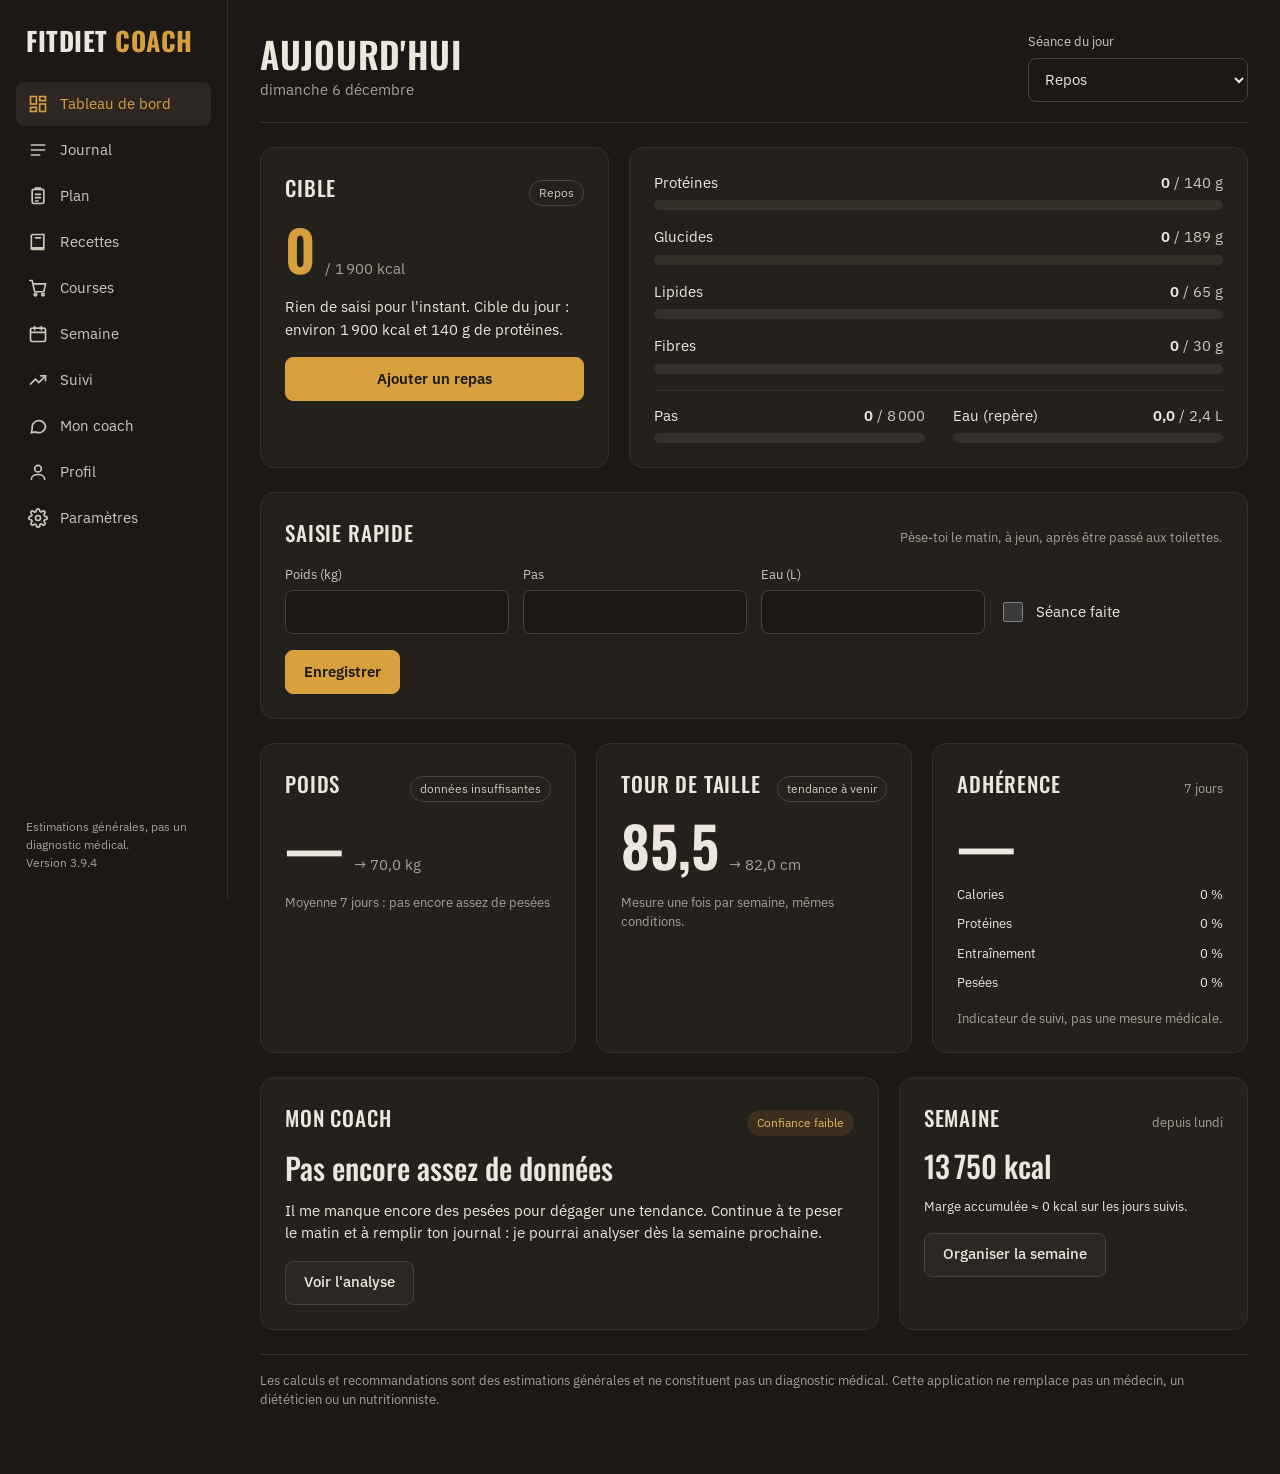
==== index.html @ 5bb8256c "Add files via upload" ====
<!doctype html>
<html lang="fr">
<head>
<meta charset="utf-8">
<meta name="viewport" content="width=device-width, initial-scale=1, viewport-fit=cover">
<title>FitDiet Coach</title>
<link rel="icon" href="data:image/svg+xml,%3Csvg xmlns='http://www.w3.org/2000/svg' viewBox='0 0 32 32'%3E%3Crect width='32' height='32' rx='7' fill='%231B1815'/%3E%3Cpath d='M9 22V10h10M9 16h7' stroke='%23D8A03D' stroke-width='3.2' fill='none' stroke-linecap='round'/%3E%3C/svg%3E">
<link rel="preconnect" href="https://fonts.googleapis.com">
<link rel="preconnect" href="https://fonts.gstatic.com" crossorigin>
<link href="https://fonts.googleapis.com/css2?family=Oswald:wght@500;600;700&family=IBM+Plex+Sans:wght@400;500;600&family=IBM+Plex+Mono:wght@400;500&display=swap" rel="stylesheet">
<link rel="stylesheet" href="css/style.css?v=3.9.4">
</head>
<body data-version="3.9.4">
<div class="app">
  <aside class="sidebar">
    <div class="brand">FitDiet <span>Coach</span></div>
    <nav class="nav" aria-label="Navigation principale">
      <a href="#/tableau"><svg viewBox="0 0 24 24" fill="none" stroke="currentColor" stroke-width="2" stroke-linecap="round" aria-hidden="true"><rect x="3" y="3" width="7" height="9"/><rect x="14" y="3" width="7" height="5"/><rect x="14" y="12" width="7" height="9"/><rect x="3" y="16" width="7" height="5"/></svg>Tableau de bord</a>
      <a href="#/journal"><svg viewBox="0 0 24 24" fill="none" stroke="currentColor" stroke-width="2" stroke-linecap="round" aria-hidden="true"><path d="M4 6h16M4 12h16M4 18h10"/></svg>Journal</a>
      <a href="#/plan"><svg viewBox="0 0 24 24" fill="none" stroke="currentColor" stroke-width="2" stroke-linecap="round" aria-hidden="true"><rect x="5" y="4" width="14" height="17" rx="2"/><path d="M9 4V2.5h6V4M9 10h6M9 14h6M9 18h3"/></svg>Plan</a>
      <a href="#/recettes"><svg viewBox="0 0 24 24" fill="none" stroke="currentColor" stroke-width="2" stroke-linecap="round" aria-hidden="true"><path d="M4 19V5a2 2 0 0 1 2-2h13v16H6a2 2 0 0 0-2 2zM4 19a2 2 0 0 0 2 2h13"/><path d="M9 7h6"/></svg>Recettes</a>
      <a href="#/courses"><svg viewBox="0 0 24 24" fill="none" stroke="currentColor" stroke-width="2" stroke-linecap="round" aria-hidden="true"><circle cx="9" cy="20" r="1.5"/><circle cx="18" cy="20" r="1.5"/><path d="M2 3h3l2.7 12.4a1.5 1.5 0 0 0 1.5 1.1h8.6a1.5 1.5 0 0 0 1.5-1.1L21 7H6"/></svg>Courses</a>
      <a href="#/semaine"><svg viewBox="0 0 24 24" fill="none" stroke="currentColor" stroke-width="2" stroke-linecap="round" aria-hidden="true"><rect x="3" y="5" width="18" height="16" rx="2"/><path d="M3 10h18M8 3v4M16 3v4"/></svg>Semaine</a>
      <a href="#/suivi"><svg viewBox="0 0 24 24" fill="none" stroke="currentColor" stroke-width="2" stroke-linecap="round" aria-hidden="true"><path d="M3 17l6-6 4 4 8-8"/><path d="M15 7h6v6"/></svg>Suivi</a>
      <a href="#/coach"><svg viewBox="0 0 24 24" fill="none" stroke="currentColor" stroke-width="2" stroke-linecap="round" aria-hidden="true"><path d="M21 12a8 8 0 0 1-11.6 7.1L4 20l1-4.6A8 8 0 1 1 21 12z"/></svg>Mon coach</a>
      <a href="#/profil"><svg viewBox="0 0 24 24" fill="none" stroke="currentColor" stroke-width="2" stroke-linecap="round" aria-hidden="true"><circle cx="12" cy="8" r="4"/><path d="M4 21c0-4 4-6 8-6s8 2 8 6"/></svg>Profil</a>
      <a href="#/parametres"><svg viewBox="0 0 24 24" fill="none" stroke="currentColor" stroke-width="2" stroke-linecap="round" aria-hidden="true"><circle cx="12" cy="12" r="3"/><path d="M19.4 15a1.7 1.7 0 0 0 .3 1.8l.1.1a2 2 0 1 1-2.8 2.8l-.1-.1a1.7 1.7 0 0 0-1.8-.3 1.7 1.7 0 0 0-1 1.5V21a2 2 0 1 1-4 0v-.1a1.7 1.7 0 0 0-1.1-1.5 1.7 1.7 0 0 0-1.8.3l-.1.1a2 2 0 1 1-2.8-2.8l.1-.1a1.7 1.7 0 0 0 .3-1.8 1.7 1.7 0 0 0-1.5-1H3a2 2 0 1 1 0-4h.1a1.7 1.7 0 0 0 1.5-1.1 1.7 1.7 0 0 0-.3-1.8l-.1-.1a2 2 0 1 1 2.8-2.8l.1.1a1.7 1.7 0 0 0 1.8.3H9a1.7 1.7 0 0 0 1-1.5V3a2 2 0 1 1 4 0v.1a1.7 1.7 0 0 0 1 1.5 1.7 1.7 0 0 0 1.8-.3l.1-.1a2 2 0 1 1 2.8 2.8l-.1.1a1.7 1.7 0 0 0-.3 1.8V9a1.7 1.7 0 0 0 1.5 1H21a2 2 0 1 1 0 4h-.1a1.7 1.7 0 0 0-1.5 1z"/></svg>Paramètres</a>
    </nav>
    <p class="disclaimer">Estimations générales, pas un diagnostic médical.<br>Version 3.9.4</p>
  </aside>
  <main class="main" id="view" tabindex="-1"></main>
</div>
<div class="toast" id="toast" role="status" aria-live="polite"></div>

<!-- Scripts classiques (pas de modules) : l'app fonctionne en ouvrant index.html directement -->
<script src="js/utils.js?v=3.9.4"></script>
<script src="data/foods.js?v=3.9.4"></script>
<script src="data/recipes.js?v=3.9.4"></script>
<script src="data/prices.js?v=3.9.4"></script>
<script src="data/ciqual.js?v=3.9.4"></script>
<script src="data/ciqual-links.js?v=3.9.4"></script>
<script src="js/storage.js?v=3.9.4"></script>
<script src="js/calculations.js?v=3.9.4"></script>
<script src="js/foods.js?v=3.9.4"></script>
<script src="js/nutrition.js?v=3.9.4"></script>
<script src="js/tracking.js?v=3.9.4"></script>
<script src="js/trends.js?v=3.9.4"></script>
<script src="js/adherence.js?v=3.9.4"></script>
<script src="js/coachEngine.js?v=3.9.4"></script>
<script src="js/decisionHistory.js?v=3.9.4"></script>
<script src="js/recipes.js?v=3.9.4"></script>
<script src="js/recipeArt.js?v=3.9.4"></script>
<script src="js/planner.js?v=3.9.4"></script>
<script src="js/shopping.js?v=3.9.4"></script>
<script src="js/ciqual.js?v=3.9.4"></script>
<script src="js/prices.js?v=3.9.4"></script>
<script src="js/scanner.js?v=3.9.4"></script>
<script src="js/photos.js?v=3.9.4"></script>
<script src="js/charts.js?v=3.9.4"></script>
<script src="js/api.js?v=3.9.4"></script>
<script src="js/app.js?v=3.9.4"></script>
</body>
</html>
---- css/style.css ----
/* ==========================================================================
   FitDiet Coach — feuille de style
   Palette FORGE : graphite, or, teal. Thème clair disponible dans les paramètres.
   ========================================================================== */

:root {
  --bg: #1B1815;
  --surface: #24201C;
  --surface-2: #2C2722;
  --line: #35302A;
  --line-strong: #4A433B;
  --text: #EDE6DC;
  --text-2: #CFC6BA;
  --muted: #A89F94;
  --accent: #D8A03D;
  --accent-ink: #1B1815;
  --accent-2: #6FC7B8;
  --fat: #C9B8A3;
  --ok: #6FC7B8;
  --warn: #E8B65A;
  --danger: #EE8A76;
  --warn-bg: #3A2F1E;
  --danger-bg: #3D2420;
  --radius: 14px;
  --radius-sm: 8px;
  --font-display: 'Oswald', 'Arial Narrow', sans-serif;
  --font-body: 'IBM Plex Sans', system-ui, -apple-system, 'Segoe UI', sans-serif;
  --font-mono: 'IBM Plex Mono', ui-monospace, monospace;
  color-scheme: dark;
}

:root[data-theme="clair"] {
  --bg: #EEEAE3;
  --surface: #FFFFFF;
  --surface-2: #F6F3EE;
  --line: #DDD5CA;
  --line-strong: #C4B9AB;
  --text: #1F1B17;
  --text-2: #3D362F;
  --muted: #6B6259;
  --accent: #A8731C;
  --accent-ink: #FFFFFF;
  --accent-2: #1F7A6D;
  --fat: #8A7558;
  --ok: #1F7A6D;
  --warn: #8F5E00;
  --danger: #B23B26;
  --warn-bg: #FBF0D9;
  --danger-bg: #FBE3DE;
  color-scheme: light;
}

* { box-sizing: border-box; }
html { -webkit-text-size-adjust: 100%; }
body {
  margin: 0;
  background: var(--bg);
  color: var(--text);
  font-family: var(--font-body);
  font-size: 15px;
  line-height: 1.5;
  font-variant-numeric: tabular-nums;
}
a { color: var(--accent); }
button, input, select, textarea { font: inherit; color: inherit; }
:focus-visible { outline: 2px solid var(--accent); outline-offset: 2px; }
@media (prefers-reduced-motion: reduce) { * { transition: none !important; animation: none !important; } }

/* ---------- Structure ---------- */
.app { display: flex; min-height: 100vh; }

.sidebar {
  width: 228px; flex-shrink: 0; position: sticky; top: 0; height: 100vh;
  padding: 28px 16px; border-right: 1px solid var(--line); background: var(--bg);
  display: flex; flex-direction: column; gap: 28px;
}
.brand { font-family: var(--font-display); font-weight: 700; font-size: 26px; letter-spacing: 0.02em; text-transform: uppercase; line-height: 1; padding: 0 10px; }
.brand span { color: var(--accent); }
.nav { display: flex; flex-direction: column; gap: 2px; }
.nav a {
  display: flex; align-items: center; gap: 12px; min-height: 44px; padding: 0 12px; border-radius: var(--radius-sm);
  color: var(--text-2); text-decoration: none; font-size: 15px;
}
.nav a svg { width: 20px; height: 20px; flex-shrink: 0; }
.nav a:hover { background: var(--surface); color: var(--text); }
.nav a[aria-current="page"] { background: var(--surface-2); color: var(--accent); }
.sidebar .disclaimer { margin-top: auto; font-size: 12px; color: var(--muted); padding: 0 10px; }

.main { flex: 1; min-width: 0; padding: 32px 32px 64px; }
.container { max-width: 1120px; margin: 0 auto; display: flex; flex-direction: column; gap: 24px; }

@media (max-width: 860px) {
  .sidebar {
    position: fixed; bottom: 0; top: auto; left: 0; right: 0; width: auto; height: auto; z-index: 20;
    padding: 6px 4px calc(6px + env(safe-area-inset-bottom, 0px)); border-right: 0; border-top: 1px solid var(--line);
    flex-direction: row; gap: 0; background: var(--surface);
  }
  .brand, .sidebar .disclaimer { display: none; }
  .nav { flex-direction: row; overflow-x: auto; width: 100%; gap: 0; scrollbar-width: none; }
  .nav a { flex-direction: column; gap: 2px; min-width: 72px; padding: 6px 4px; font-size: 11px; justify-content: center; text-align: center; }
  .main { padding: 20px 16px calc(96px + env(safe-area-inset-bottom, 0px)); }
}

/* ---------- Typographie ---------- */
h1, h2, h3 { margin: 0; font-family: var(--font-display); font-weight: 500; letter-spacing: 0.02em; }
h1 { font-size: 36px; font-weight: 600; text-transform: uppercase; line-height: 1.05; }
h2 { font-size: 21px; text-transform: uppercase; letter-spacing: 0.04em; }
h3 { font-size: 17px; }
p { margin: 0; }
.muted { color: var(--muted); }
.small { font-size: 13px; }
.big-num { font-family: var(--font-display); font-weight: 600; font-size: 56px; line-height: 0.95; }
.mid-num { font-family: var(--font-display); font-weight: 500; font-size: 30px; line-height: 1.05; }
.accent { color: var(--accent); }
.teal { color: var(--accent-2); }

.page-head { display: flex; flex-wrap: wrap; justify-content: space-between; align-items: flex-end; gap: 16px; padding-bottom: 20px; border-bottom: 1px solid var(--line); }
.page-head .sub { color: var(--muted); margin-top: 6px; }

/* ---------- Cartes et grilles ---------- */
.card { background: var(--surface); border: 1px solid var(--line); border-radius: var(--radius); padding: 24px; display: flex; flex-direction: column; gap: 16px; min-width: 0; }
.card.tight { padding: 18px; gap: 12px; }
.card.dashed { border-style: dashed; border-color: var(--line-strong); background: transparent; }
.card-head { display: flex; justify-content: space-between; align-items: baseline; gap: 12px; flex-wrap: wrap; }
.row { display: flex; flex-wrap: wrap; gap: 20px; }
.row > * { flex: 1 1 300px; }
.row > .wide { flex: 2 1 520px; }
.grid-2 { display: grid; grid-template-columns: repeat(2, minmax(0, 1fr)); gap: 16px 28px; }
@media (max-width: 640px) { .grid-2 { grid-template-columns: minmax(0, 1fr); } h1 { font-size: 28px; } .big-num { font-size: 44px; } }
.stack { display: flex; flex-direction: column; gap: 10px; }
.inline { display: flex; flex-wrap: wrap; gap: 10px; align-items: center; }
.between { display: flex; justify-content: space-between; align-items: baseline; gap: 12px; }
.divider { border-top: 1px solid var(--line); padding-top: 14px; }

/* ---------- Barres de progression ---------- */
.meter { display: flex; flex-direction: column; gap: 6px; }
.meter .between span:last-child { color: var(--text-2); }
.meter strong { color: var(--text); font-weight: 600; }
.track { height: 10px; background: var(--line); border-radius: 6px; overflow: hidden; position: relative; }
.fill { height: 100%; border-radius: 6px; background: var(--accent); transition: width .3s ease; }
.fill.p { background: var(--accent-2); }
.fill.l { background: var(--fat); }
.fill.over { background: var(--warn); }

/* ---------- Formulaires ---------- */
label { font-size: 13px; color: var(--text-2); display: flex; flex-direction: column; gap: 6px; }
input[type="text"], input[type="number"], input[type="date"], input[type="time"], input[type="search"], select, textarea {
  min-height: 44px; padding: 8px 12px; border-radius: var(--radius-sm); border: 1px solid var(--line-strong);
  background: var(--bg); color: var(--text); font-size: 15px; width: 100%;
}
textarea { min-height: 80px; resize: vertical; }
input[type="checkbox"], input[type="radio"] { width: 20px; height: 20px; accent-color: var(--accent); }
label.check { flex-direction: row; align-items: center; gap: 10px; min-height: 44px; font-size: 15px; color: var(--text); }
.form-grid { display: grid; grid-template-columns: repeat(auto-fill, minmax(180px, 1fr)); gap: 14px; }
fieldset { border: 1px solid var(--line); border-radius: var(--radius); padding: 18px; margin: 0; display: flex; flex-direction: column; gap: 14px; }
legend { font-family: var(--font-display); text-transform: uppercase; letter-spacing: 0.04em; padding: 0 8px; font-size: 16px; }

.btn {
  min-height: 44px; padding: 0 18px; border-radius: var(--radius-sm); border: 1px solid var(--line-strong);
  background: var(--surface-2); color: var(--text); cursor: pointer; display: inline-flex; align-items: center; justify-content: center; gap: 8px;
  font-weight: 500; text-decoration: none; white-space: nowrap;
}
.btn:hover { border-color: var(--accent); }
.btn.primary { background: var(--accent); border-color: var(--accent); color: var(--accent-ink); font-weight: 600; }
.btn.primary:hover { filter: brightness(1.08); }
.btn.ghost { background: transparent; }
.btn.danger { color: var(--danger); }
.btn.sm { min-height: 36px; padding: 0 12px; font-size: 14px; }
.btn:disabled { opacity: 0.45; cursor: not-allowed; }
.icon-btn { width: 44px; height: 44px; padding: 0; }
.seg { display: inline-flex; border: 1px solid var(--line-strong); border-radius: var(--radius-sm); overflow: hidden; }
.seg button { min-height: 40px; padding: 0 14px; background: transparent; border: 0; cursor: pointer; color: var(--text-2); }
.seg button[aria-pressed="true"] { background: var(--accent); color: var(--accent-ink); font-weight: 600; }

/* ---------- Badges, alertes ---------- */
.badge { display: inline-flex; align-items: center; gap: 6px; padding: 3px 9px; border-radius: 999px; font-size: 12px; border: 1px solid var(--line-strong); color: var(--text-2); white-space: nowrap; }
.badge.warn { background: var(--warn-bg); border-color: transparent; color: var(--warn); }
.badge.ok { color: var(--ok); border-color: var(--ok); }
.badge.danger { background: var(--danger-bg); color: var(--danger); border-color: transparent; }
.alert { padding: 14px 16px; border-radius: var(--radius-sm); background: var(--surface-2); border: 1px solid var(--line); font-size: 14px; }
.alert.warn { background: var(--warn-bg); border-color: transparent; color: var(--text); }
.alert.danger { background: var(--danger-bg); border-color: transparent; color: var(--text); }
.alert strong { display: block; margin-bottom: 2px; }

/* ---------- Journal ---------- */
.meal { display: flex; flex-direction: column; gap: 6px; }
.meal-head { display: flex; justify-content: space-between; align-items: baseline; gap: 10px; padding-bottom: 6px; border-bottom: 1px solid var(--line); }
.entry { display: grid; grid-template-columns: minmax(0, 1fr) 92px auto auto; gap: 10px; align-items: center; padding: 8px 0; border-bottom: 1px solid var(--line); }
.entry:last-child { border-bottom: 0; }
.entry .name { display: flex; flex-direction: column; min-width: 0; }
.entry .name span:first-child { overflow: hidden; text-overflow: ellipsis; }
.entry .vals { font-size: 13px; color: var(--text-2); text-align: right; white-space: nowrap; }
.entry input { min-height: 36px; padding: 4px 8px; }
@media (max-width: 640px) { .entry { grid-template-columns: minmax(0, 1fr) 80px; } .entry .vals { grid-column: 1; text-align: left; } }
.results { display: flex; flex-direction: column; border: 1px solid var(--line); border-radius: var(--radius-sm); overflow: hidden; }
.results button { text-align: left; background: transparent; border: 0; border-bottom: 1px solid var(--line); padding: 10px 14px; min-height: 44px; cursor: pointer; display: flex; justify-content: space-between; gap: 10px; }
.results button:last-child { border-bottom: 0; }
.results button:hover, .results button[aria-pressed="true"] { background: var(--surface-2); }
.tabs { display: flex; gap: 4px; flex-wrap: wrap; border-bottom: 1px solid var(--line); }
.tabs button { background: transparent; border: 0; border-bottom: 2px solid transparent; padding: 10px 12px; min-height: 44px; cursor: pointer; color: var(--text-2); }
.tabs button[aria-selected="true"] { color: var(--accent); border-bottom-color: var(--accent); }

/* ---------- Tableaux ---------- */
.table-wrap { overflow-x: auto; }
table { width: 100%; border-collapse: collapse; font-size: 14px; }
th, td { text-align: left; padding: 10px 8px; border-bottom: 1px solid var(--line); vertical-align: middle; }
th { color: var(--muted); font-weight: 500; font-size: 13px; }
td.num, th.num { text-align: right; }
td input, td select { min-height: 36px; padding: 4px 8px; }

/* ---------- Semaine ---------- */
.week { display: grid; grid-template-columns: repeat(7, minmax(0, 1fr)); gap: 10px; align-items: end; }
.week .day { display: flex; flex-direction: column; gap: 8px; align-items: stretch; text-align: center; }
.week .bar { border-radius: 6px 6px 2px 2px; background: var(--line-strong); margin: 0 auto; width: 100%; max-width: 64px; }
.week .day.today .bar { background: var(--accent); }
.week .day select { font-size: 12px; padding: 4px; }
@media (max-width: 640px) { .week { grid-template-columns: repeat(4, minmax(0, 1fr)); } }

/* ---------- Coach ---------- */
.decision { font-family: var(--font-display); font-size: 30px; font-weight: 500; line-height: 1.15; }
.kicker { font-size: 13px; color: var(--accent); font-weight: 600; }
.option { border: 1px solid var(--line-strong); border-radius: var(--radius-sm); padding: 16px; display: flex; flex-direction: column; gap: 8px; }
.option.recommended { border-color: var(--accent); }
details summary { cursor: pointer; min-height: 44px; display: flex; align-items: center; font-weight: 500; color: var(--accent); }
dl.kv { display: grid; grid-template-columns: max-content 1fr; gap: 6px 18px; margin: 0; font-size: 14px; }
dl.kv dt { color: var(--muted); }
dl.kv dd { margin: 0; }
.history-item { border-left: 2px solid var(--line-strong); padding: 4px 0 4px 16px; display: flex; flex-direction: column; gap: 4px; }

canvas.chart { width: 100%; height: 220px; display: block; }

/* ---------- Toast ---------- */
.toast {
  position: fixed; left: 50%; bottom: 28px; transform: translateX(-50%) translateY(20px); opacity: 0; pointer-events: none;
  background: var(--text); color: var(--bg); padding: 12px 18px; border-radius: var(--radius-sm); font-weight: 500; z-index: 50;
  transition: opacity .2s ease, transform .2s ease; max-width: calc(100vw - 32px);
}
.toast.show { opacity: 1; transform: translateX(-50%) translateY(0); }
@media (max-width: 860px) { .toast { bottom: calc(92px + env(safe-area-inset-bottom, 0px)); } }

.sr-only { position: absolute; width: 1px; height: 1px; overflow: hidden; clip: rect(0 0 0 0); white-space: nowrap; }
footer.legal { font-size: 13px; color: var(--muted); border-top: 1px solid var(--line); padding-top: 16px; }

/* ---------- Recettes, plan, courses (livraison 2) ---------- */
.cards { display: grid; grid-template-columns: repeat(auto-fill, minmax(260px, 1fr)); gap: 14px; }
.recipe-card { display: flex; gap: 14px; padding: 16px; border: 1px solid var(--line); border-radius: var(--radius-sm); background: var(--surface-2); }
.recipe-thumb { width: 104px; height: 78px; flex-shrink: 0; border-radius: var(--radius-sm); background: var(--line); overflow: hidden; }
.recipe-thumb svg, .recipe-photo svg { width: 100%; height: 100%; display: block; }
.recipe-photo { width: 100%; aspect-ratio: 4 / 3; max-height: 320px; border-radius: var(--radius-sm); overflow: hidden; }
.plan-meal { display: flex; flex-direction: column; gap: 6px; padding: 12px 0; border-top: 1px solid var(--line); }
.plan-meal details summary { min-height: 36px; }
.shop-item { border-bottom: 1px solid var(--line); padding: 4px 0; }
.shop-item:last-child { border-bottom: 0; }
.nav { overflow-y: auto; }

/* ---------- Scanner, photos (livraison 3) ---------- */
.scan-box { position: relative; width: 100%; max-width: 520px; aspect-ratio: 4 / 3; background: #000; border-radius: var(--radius-sm); overflow: hidden; }
.scan-box[hidden] { display: none; }
.scan-box video { width: 100%; height: 100%; object-fit: cover; display: block; }
.scan-line { position: absolute; left: 8%; right: 8%; top: 50%; height: 2px; background: var(--accent); box-shadow: 0 0 0 1px rgba(0,0,0,.4); }
.scan-box::after { content: ""; position: absolute; inset: 25% 6%; border: 2px solid rgba(255,255,255,.7); border-radius: 8px; pointer-events: none; }
.photo-grid { display: grid; grid-template-columns: repeat(auto-fill, minmax(180px, 1fr)); gap: 12px; }
.photo-grid figure { margin: 0; display: flex; flex-direction: column; gap: 6px; }
.photo-grid img { width: 100%; aspect-ratio: 3 / 4; object-fit: cover; border-radius: var(--radius-sm); background: var(--surface-2); }
.photo-grid figure.empty div { aspect-ratio: 3 / 4; border: 1px dashed var(--line-strong); border-radius: var(--radius-sm); display: flex; align-items: center; justify-content: center; text-align: center; padding: 12px; color: var(--muted); font-size: 13px; }
.photo-grid figcaption { font-size: 13px; color: var(--text-2); }

/* ---------- Photos de recettes ---------- */
.recipe-thumb.has-photo { background-size: cover; background-position: center; }
.recipe-photo img { width: 100%; max-height: 360px; object-fit: cover; border-radius: var(--radius-sm); display: block; }
.recipe-photo[hidden] { display: none; }

.chips { display: flex; flex-wrap: wrap; gap: 6px; }
.chip { min-height: 36px; padding: 0 12px; border-radius: 999px; border: 1px solid var(--line-strong); background: transparent; color: var(--text-2); cursor: pointer; }
.chip[aria-pressed="true"] { background: var(--accent); border-color: var(--accent); color: var(--accent-ink); }
.chip[aria-pressed="true"] .muted { color: var(--accent-ink); opacity: .75; }
.cat-title { margin-top: 10px; font-family: var(--font-display); text-transform: uppercase; letter-spacing: .04em; font-size: 16px; color: var(--accent); }

.cd-meal { display: flex; gap: 12px; align-items: flex-start; padding: 8px 0; }
.recipe-thumb.small-thumb { width: 72px; height: 54px; }

.jr-row { display: flex; gap: 12px; align-items: center; padding: 10px 0; border-bottom: 1px solid var(--line); flex-wrap: wrap; }
.jr-row:last-child { border-bottom: 0; }
@media (max-width: 640px) { .jr-row > .inline { width: 100%; justify-content: flex-start; } }

.entry-group { border-bottom: 1px solid var(--line); }
.group-row { display: flex; gap: 12px; align-items: center; padding: 10px 0; flex-wrap: wrap; }
.group-items { padding: 0 0 8px 16px; border-left: 2px solid var(--line-strong); margin: 0 0 8px 34px; }
.group-icon { display: flex; align-items: center; justify-content: center; font-size: 22px; color: var(--accent); }
@media (max-width: 640px) { .group-row > .inline { width: 100%; justify-content: flex-start; } .group-items { margin-left: 8px; } }
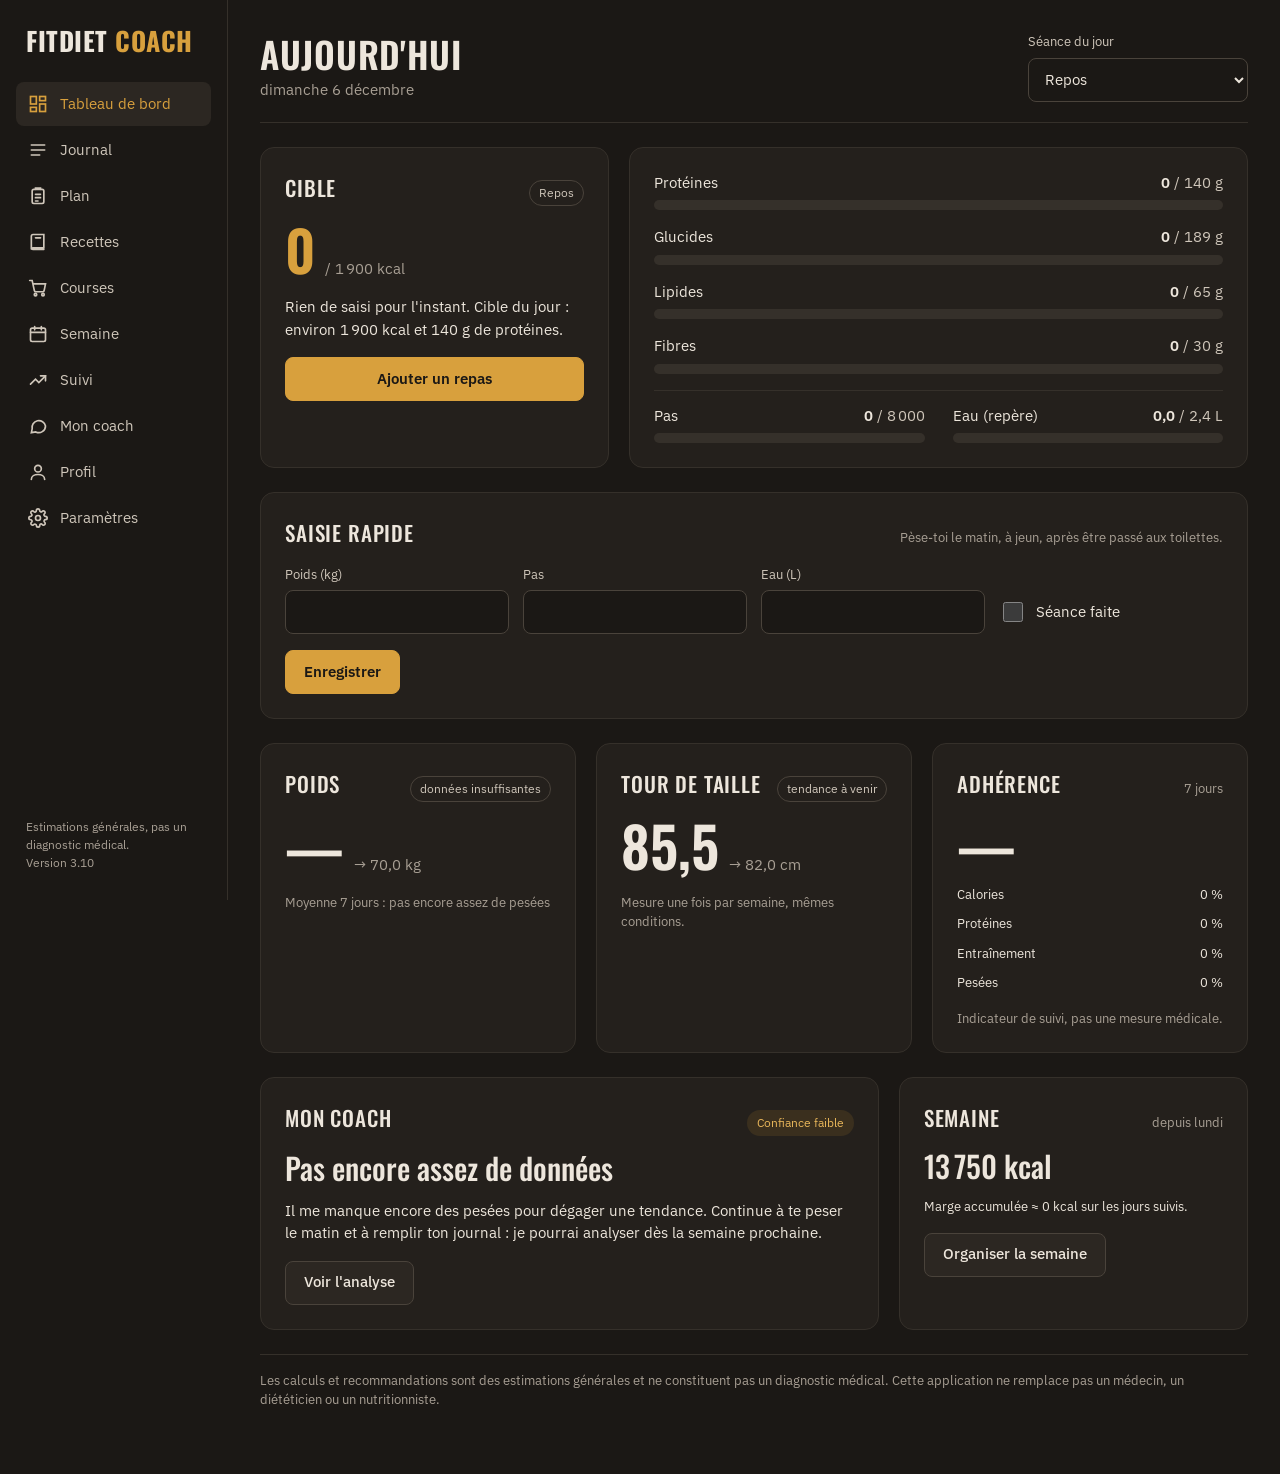
==== commit 0ec6d8cd: "Add files via upload" ====
--- a/index.html
+++ b/index.html
@@ -8,9 +8,9 @@
 <link rel="preconnect" href="https://fonts.googleapis.com">
 <link rel="preconnect" href="https://fonts.gstatic.com" crossorigin>
 <link href="https://fonts.googleapis.com/css2?family=Oswald:wght@500;600;700&family=IBM+Plex+Sans:wght@400;500;600&family=IBM+Plex+Mono:wght@400;500&display=swap" rel="stylesheet">
-<link rel="stylesheet" href="css/style.css?v=3.9.4">
+<link rel="stylesheet" href="css/style.css?v=3.10">
 </head>
-<body data-version="3.9.4">
+<body data-version="3.10">
 <div class="app">
   <aside class="sidebar">
     <div class="brand">FitDiet <span>Coach</span></div>
@@ -26,38 +26,38 @@
       <a href="#/profil"><svg viewBox="0 0 24 24" fill="none" stroke="currentColor" stroke-width="2" stroke-linecap="round" aria-hidden="true"><circle cx="12" cy="8" r="4"/><path d="M4 21c0-4 4-6 8-6s8 2 8 6"/></svg>Profil</a>
       <a href="#/parametres"><svg viewBox="0 0 24 24" fill="none" stroke="currentColor" stroke-width="2" stroke-linecap="round" aria-hidden="true"><circle cx="12" cy="12" r="3"/><path d="M19.4 15a1.7 1.7 0 0 0 .3 1.8l.1.1a2 2 0 1 1-2.8 2.8l-.1-.1a1.7 1.7 0 0 0-1.8-.3 1.7 1.7 0 0 0-1 1.5V21a2 2 0 1 1-4 0v-.1a1.7 1.7 0 0 0-1.1-1.5 1.7 1.7 0 0 0-1.8.3l-.1.1a2 2 0 1 1-2.8-2.8l.1-.1a1.7 1.7 0 0 0 .3-1.8 1.7 1.7 0 0 0-1.5-1H3a2 2 0 1 1 0-4h.1a1.7 1.7 0 0 0 1.5-1.1 1.7 1.7 0 0 0-.3-1.8l-.1-.1a2 2 0 1 1 2.8-2.8l.1.1a1.7 1.7 0 0 0 1.8.3H9a1.7 1.7 0 0 0 1-1.5V3a2 2 0 1 1 4 0v.1a1.7 1.7 0 0 0 1 1.5 1.7 1.7 0 0 0 1.8-.3l.1-.1a2 2 0 1 1 2.8 2.8l-.1.1a1.7 1.7 0 0 0-.3 1.8V9a1.7 1.7 0 0 0 1.5 1H21a2 2 0 1 1 0 4h-.1a1.7 1.7 0 0 0-1.5 1z"/></svg>Paramètres</a>
     </nav>
-    <p class="disclaimer">Estimations générales, pas un diagnostic médical.<br>Version 3.9.4</p>
+    <p class="disclaimer">Estimations générales, pas un diagnostic médical.<br>Version 3.10</p>
   </aside>
   <main class="main" id="view" tabindex="-1"></main>
 </div>
 <div class="toast" id="toast" role="status" aria-live="polite"></div>
 
 <!-- Scripts classiques (pas de modules) : l'app fonctionne en ouvrant index.html directement -->
-<script src="js/utils.js?v=3.9.4"></script>
-<script src="data/foods.js?v=3.9.4"></script>
-<script src="data/recipes.js?v=3.9.4"></script>
-<script src="data/prices.js?v=3.9.4"></script>
-<script src="data/ciqual.js?v=3.9.4"></script>
-<script src="data/ciqual-links.js?v=3.9.4"></script>
-<script src="js/storage.js?v=3.9.4"></script>
-<script src="js/calculations.js?v=3.9.4"></script>
-<script src="js/foods.js?v=3.9.4"></script>
-<script src="js/nutrition.js?v=3.9.4"></script>
-<script src="js/tracking.js?v=3.9.4"></script>
-<script src="js/trends.js?v=3.9.4"></script>
-<script src="js/adherence.js?v=3.9.4"></script>
-<script src="js/coachEngine.js?v=3.9.4"></script>
-<script src="js/decisionHistory.js?v=3.9.4"></script>
-<script src="js/recipes.js?v=3.9.4"></script>
-<script src="js/recipeArt.js?v=3.9.4"></script>
-<script src="js/planner.js?v=3.9.4"></script>
-<script src="js/shopping.js?v=3.9.4"></script>
-<script src="js/ciqual.js?v=3.9.4"></script>
-<script src="js/prices.js?v=3.9.4"></script>
-<script src="js/scanner.js?v=3.9.4"></script>
-<script src="js/photos.js?v=3.9.4"></script>
-<script src="js/charts.js?v=3.9.4"></script>
-<script src="js/api.js?v=3.9.4"></script>
-<script src="js/app.js?v=3.9.4"></script>
+<script src="js/utils.js?v=3.10"></script>
+<script src="data/foods.js?v=3.10"></script>
+<script src="data/recipes.js?v=3.10"></script>
+<script src="data/prices.js?v=3.10"></script>
+<script src="data/ciqual.js?v=3.10"></script>
+<script src="data/ciqual-links.js?v=3.10"></script>
+<script src="js/storage.js?v=3.10"></script>
+<script src="js/calculations.js?v=3.10"></script>
+<script src="js/foods.js?v=3.10"></script>
+<script src="js/nutrition.js?v=3.10"></script>
+<script src="js/tracking.js?v=3.10"></script>
+<script src="js/trends.js?v=3.10"></script>
+<script src="js/adherence.js?v=3.10"></script>
+<script src="js/coachEngine.js?v=3.10"></script>
+<script src="js/decisionHistory.js?v=3.10"></script>
+<script src="js/recipes.js?v=3.10"></script>
+<script src="js/recipeArt.js?v=3.10"></script>
+<script src="js/planner.js?v=3.10"></script>
+<script src="js/shopping.js?v=3.10"></script>
+<script src="js/ciqual.js?v=3.10"></script>
+<script src="js/prices.js?v=3.10"></script>
+<script src="js/scanner.js?v=3.10"></script>
+<script src="js/photos.js?v=3.10"></script>
+<script src="js/charts.js?v=3.10"></script>
+<script src="js/api.js?v=3.10"></script>
+<script src="js/app.js?v=3.10"></script>
 </body>
 </html>
--- a/css/style.css
+++ b/css/style.css
@@ -288,3 +288,7 @@
 .group-items { padding: 0 0 8px 16px; border-left: 2px solid var(--line-strong); margin: 0 0 8px 34px; }
 .group-icon { display: flex; align-items: center; justify-content: center; font-size: 22px; color: var(--accent); }
 @media (max-width: 640px) { .group-row > .inline { width: 100%; justify-content: flex-start; } .group-items { margin-left: 8px; } }
+
+.fav-btn { background: transparent; border: 0; cursor: pointer; font-size: 22px; line-height: 1; color: var(--muted); min-width: 36px; min-height: 36px; padding: 0; }
+.fav-btn[aria-pressed="true"] { color: var(--accent); }
+.fav-btn:hover { color: var(--accent); }
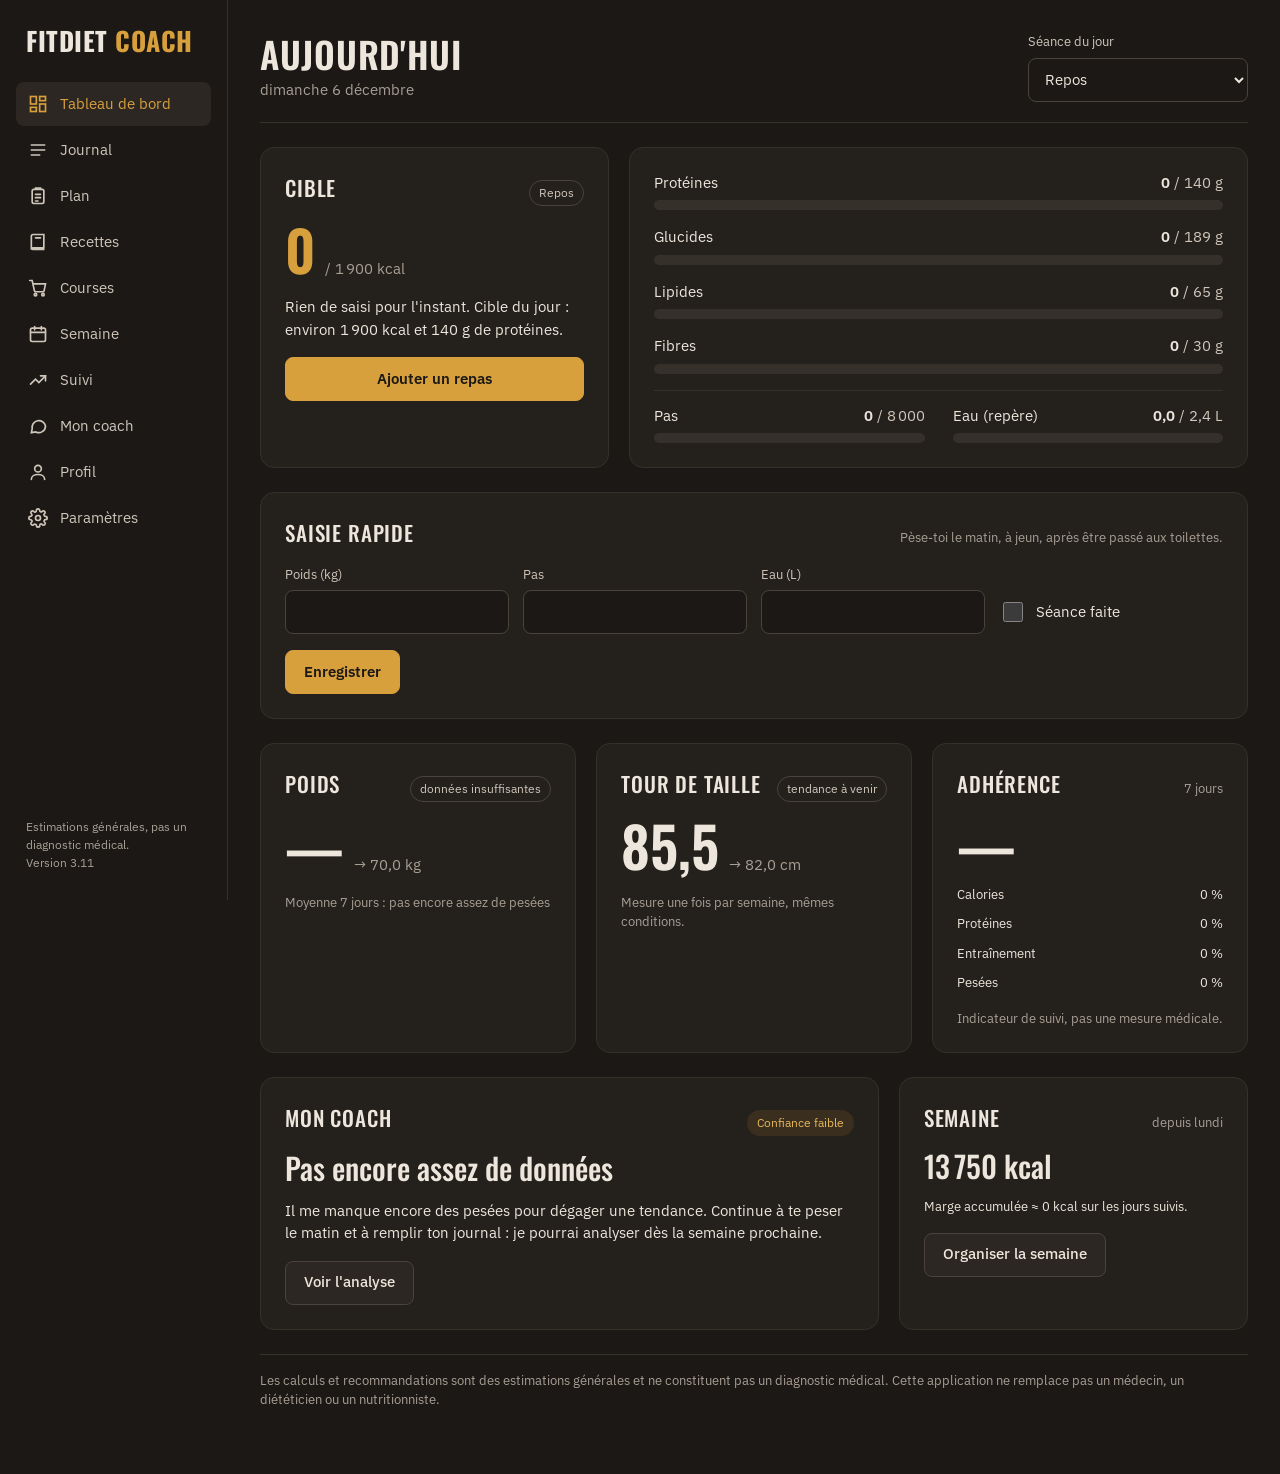
==== commit db10ab1b: "Add files via upload" ====
--- a/index.html
+++ b/index.html
@@ -8,9 +8,9 @@
 <link rel="preconnect" href="https://fonts.googleapis.com">
 <link rel="preconnect" href="https://fonts.gstatic.com" crossorigin>
 <link href="https://fonts.googleapis.com/css2?family=Oswald:wght@500;600;700&family=IBM+Plex+Sans:wght@400;500;600&family=IBM+Plex+Mono:wght@400;500&display=swap" rel="stylesheet">
-<link rel="stylesheet" href="css/style.css?v=3.10">
+<link rel="stylesheet" href="css/style.css?v=3.11">
 </head>
-<body data-version="3.10">
+<body data-version="3.11">
 <div class="app">
   <aside class="sidebar">
     <div class="brand">FitDiet <span>Coach</span></div>
@@ -26,38 +26,39 @@
       <a href="#/profil"><svg viewBox="0 0 24 24" fill="none" stroke="currentColor" stroke-width="2" stroke-linecap="round" aria-hidden="true"><circle cx="12" cy="8" r="4"/><path d="M4 21c0-4 4-6 8-6s8 2 8 6"/></svg>Profil</a>
       <a href="#/parametres"><svg viewBox="0 0 24 24" fill="none" stroke="currentColor" stroke-width="2" stroke-linecap="round" aria-hidden="true"><circle cx="12" cy="12" r="3"/><path d="M19.4 15a1.7 1.7 0 0 0 .3 1.8l.1.1a2 2 0 1 1-2.8 2.8l-.1-.1a1.7 1.7 0 0 0-1.8-.3 1.7 1.7 0 0 0-1 1.5V21a2 2 0 1 1-4 0v-.1a1.7 1.7 0 0 0-1.1-1.5 1.7 1.7 0 0 0-1.8.3l-.1.1a2 2 0 1 1-2.8-2.8l.1-.1a1.7 1.7 0 0 0 .3-1.8 1.7 1.7 0 0 0-1.5-1H3a2 2 0 1 1 0-4h.1a1.7 1.7 0 0 0 1.5-1.1 1.7 1.7 0 0 0-.3-1.8l-.1-.1a2 2 0 1 1 2.8-2.8l.1.1a1.7 1.7 0 0 0 1.8.3H9a1.7 1.7 0 0 0 1-1.5V3a2 2 0 1 1 4 0v.1a1.7 1.7 0 0 0 1 1.5 1.7 1.7 0 0 0 1.8-.3l.1-.1a2 2 0 1 1 2.8 2.8l-.1.1a1.7 1.7 0 0 0-.3 1.8V9a1.7 1.7 0 0 0 1.5 1H21a2 2 0 1 1 0 4h-.1a1.7 1.7 0 0 0-1.5 1z"/></svg>Paramètres</a>
     </nav>
-    <p class="disclaimer">Estimations générales, pas un diagnostic médical.<br>Version 3.10</p>
+    <p class="disclaimer">Estimations générales, pas un diagnostic médical.<br>Version 3.11</p>
   </aside>
   <main class="main" id="view" tabindex="-1"></main>
 </div>
 <div class="toast" id="toast" role="status" aria-live="polite"></div>
 
 <!-- Scripts classiques (pas de modules) : l'app fonctionne en ouvrant index.html directement -->
-<script src="js/utils.js?v=3.10"></script>
-<script src="data/foods.js?v=3.10"></script>
-<script src="data/recipes.js?v=3.10"></script>
-<script src="data/prices.js?v=3.10"></script>
-<script src="data/ciqual.js?v=3.10"></script>
-<script src="data/ciqual-links.js?v=3.10"></script>
-<script src="js/storage.js?v=3.10"></script>
-<script src="js/calculations.js?v=3.10"></script>
-<script src="js/foods.js?v=3.10"></script>
-<script src="js/nutrition.js?v=3.10"></script>
-<script src="js/tracking.js?v=3.10"></script>
-<script src="js/trends.js?v=3.10"></script>
-<script src="js/adherence.js?v=3.10"></script>
-<script src="js/coachEngine.js?v=3.10"></script>
-<script src="js/decisionHistory.js?v=3.10"></script>
-<script src="js/recipes.js?v=3.10"></script>
-<script src="js/recipeArt.js?v=3.10"></script>
-<script src="js/planner.js?v=3.10"></script>
-<script src="js/shopping.js?v=3.10"></script>
-<script src="js/ciqual.js?v=3.10"></script>
-<script src="js/prices.js?v=3.10"></script>
-<script src="js/scanner.js?v=3.10"></script>
-<script src="js/photos.js?v=3.10"></script>
-<script src="js/charts.js?v=3.10"></script>
-<script src="js/api.js?v=3.10"></script>
-<script src="js/app.js?v=3.10"></script>
+<script src="js/utils.js?v=3.11"></script>
+<script src="data/foods.js?v=3.11"></script>
+<script src="data/recipes.js?v=3.11"></script>
+<script src="data/prices.js?v=3.11"></script>
+<script src="data/ciqual.js?v=3.11"></script>
+<script src="data/ciqual-links.js?v=3.11"></script>
+<script src="js/storage.js?v=3.11"></script>
+<script src="js/calculations.js?v=3.11"></script>
+<script src="js/foods.js?v=3.11"></script>
+<script src="js/nutrition.js?v=3.11"></script>
+<script src="js/tracking.js?v=3.11"></script>
+<script src="js/trends.js?v=3.11"></script>
+<script src="js/adherence.js?v=3.11"></script>
+<script src="js/coachEngine.js?v=3.11"></script>
+<script src="js/decisionHistory.js?v=3.11"></script>
+<script src="js/recipes.js?v=3.11"></script>
+<script src="js/recipeArt.js?v=3.11"></script>
+<script src="js/planner.js?v=3.11"></script>
+<script src="js/shopping.js?v=3.11"></script>
+<script src="js/ciqual.js?v=3.11"></script>
+<script src="js/prices.js?v=3.11"></script>
+<script src="js/scanner.js?v=3.11"></script>
+<script src="js/photos.js?v=3.11"></script>
+<script src="js/sync.js?v=3.11"></script>
+<script src="js/charts.js?v=3.11"></script>
+<script src="js/api.js?v=3.11"></script>
+<script src="js/app.js?v=3.11"></script>
 </body>
 </html>
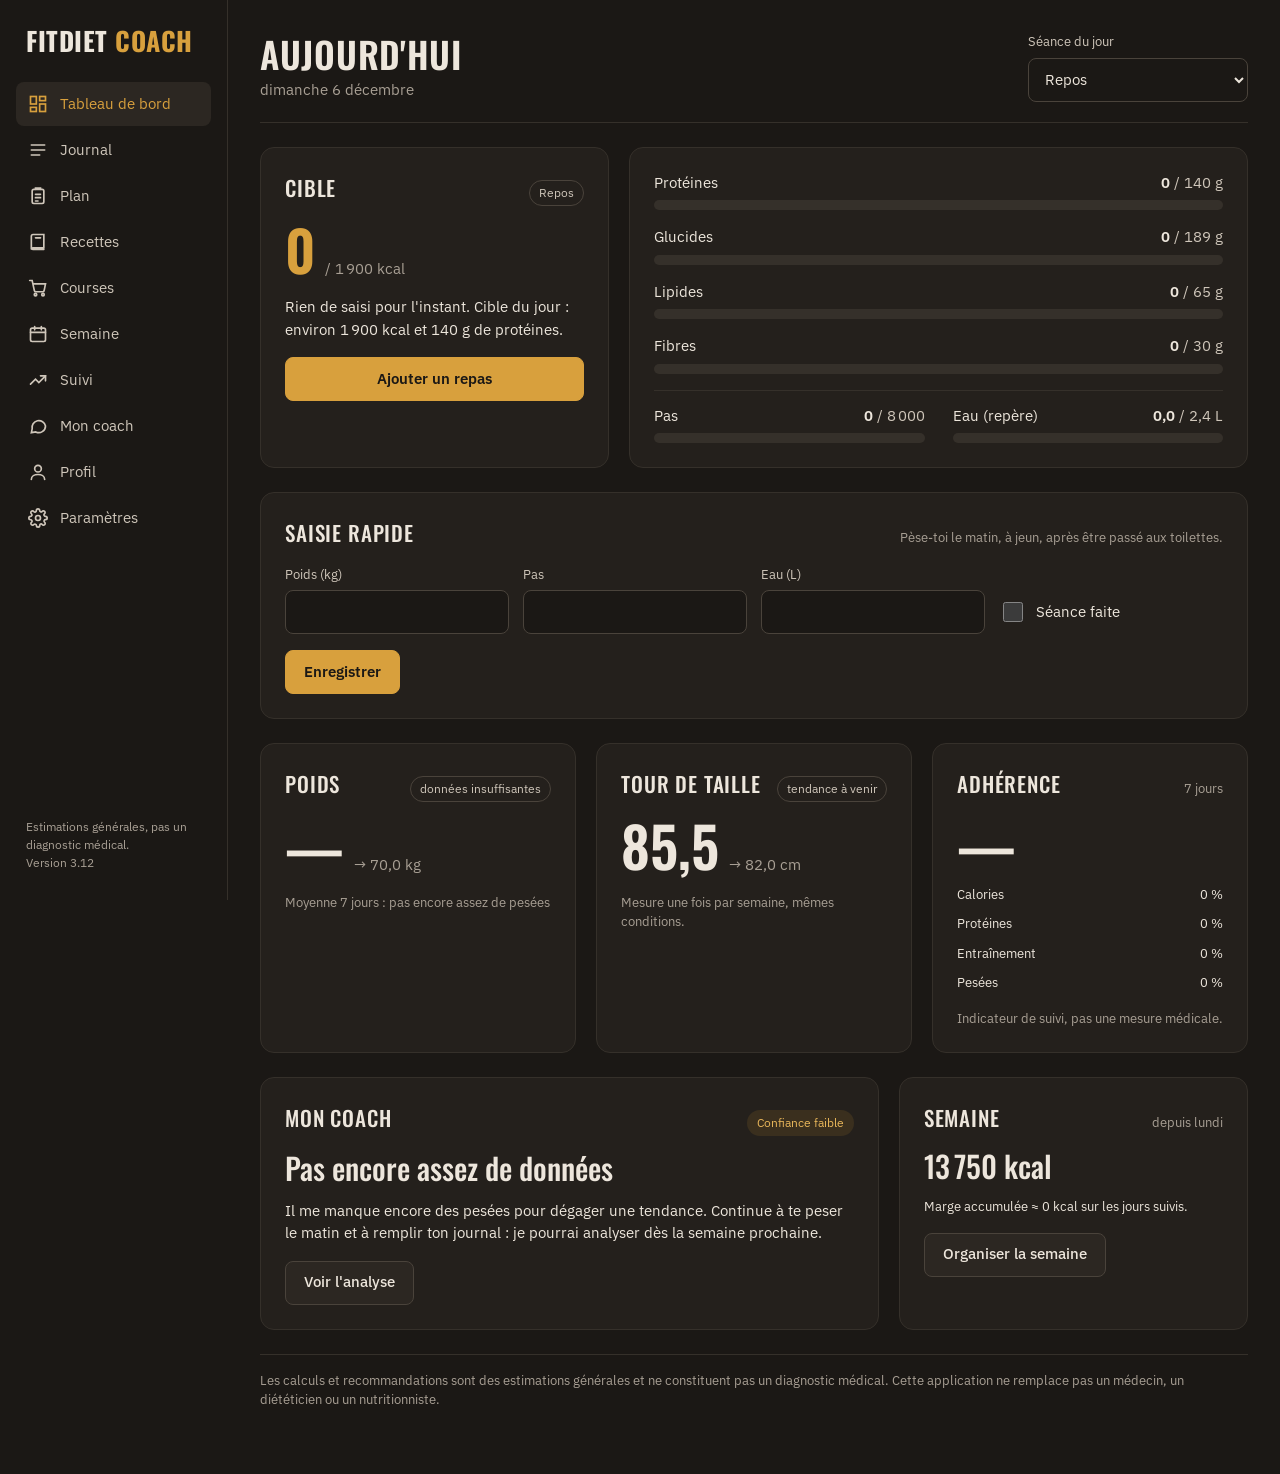
==== commit aa06305b: "Add files via upload" ====
--- a/index.html
+++ b/index.html
@@ -8,9 +8,9 @@
 <link rel="preconnect" href="https://fonts.googleapis.com">
 <link rel="preconnect" href="https://fonts.gstatic.com" crossorigin>
 <link href="https://fonts.googleapis.com/css2?family=Oswald:wght@500;600;700&family=IBM+Plex+Sans:wght@400;500;600&family=IBM+Plex+Mono:wght@400;500&display=swap" rel="stylesheet">
-<link rel="stylesheet" href="css/style.css?v=3.11">
+<link rel="stylesheet" href="css/style.css?v=3.12">
 </head>
-<body data-version="3.11">
+<body data-version="3.12">
 <div class="app">
   <aside class="sidebar">
     <div class="brand">FitDiet <span>Coach</span></div>
@@ -26,39 +26,39 @@
       <a href="#/profil"><svg viewBox="0 0 24 24" fill="none" stroke="currentColor" stroke-width="2" stroke-linecap="round" aria-hidden="true"><circle cx="12" cy="8" r="4"/><path d="M4 21c0-4 4-6 8-6s8 2 8 6"/></svg>Profil</a>
       <a href="#/parametres"><svg viewBox="0 0 24 24" fill="none" stroke="currentColor" stroke-width="2" stroke-linecap="round" aria-hidden="true"><circle cx="12" cy="12" r="3"/><path d="M19.4 15a1.7 1.7 0 0 0 .3 1.8l.1.1a2 2 0 1 1-2.8 2.8l-.1-.1a1.7 1.7 0 0 0-1.8-.3 1.7 1.7 0 0 0-1 1.5V21a2 2 0 1 1-4 0v-.1a1.7 1.7 0 0 0-1.1-1.5 1.7 1.7 0 0 0-1.8.3l-.1.1a2 2 0 1 1-2.8-2.8l.1-.1a1.7 1.7 0 0 0 .3-1.8 1.7 1.7 0 0 0-1.5-1H3a2 2 0 1 1 0-4h.1a1.7 1.7 0 0 0 1.5-1.1 1.7 1.7 0 0 0-.3-1.8l-.1-.1a2 2 0 1 1 2.8-2.8l.1.1a1.7 1.7 0 0 0 1.8.3H9a1.7 1.7 0 0 0 1-1.5V3a2 2 0 1 1 4 0v.1a1.7 1.7 0 0 0 1 1.5 1.7 1.7 0 0 0 1.8-.3l.1-.1a2 2 0 1 1 2.8 2.8l-.1.1a1.7 1.7 0 0 0-.3 1.8V9a1.7 1.7 0 0 0 1.5 1H21a2 2 0 1 1 0 4h-.1a1.7 1.7 0 0 0-1.5 1z"/></svg>Paramètres</a>
     </nav>
-    <p class="disclaimer">Estimations générales, pas un diagnostic médical.<br>Version 3.11</p>
+    <p class="disclaimer">Estimations générales, pas un diagnostic médical.<br>Version 3.12</p>
   </aside>
   <main class="main" id="view" tabindex="-1"></main>
 </div>
 <div class="toast" id="toast" role="status" aria-live="polite"></div>
 
 <!-- Scripts classiques (pas de modules) : l'app fonctionne en ouvrant index.html directement -->
-<script src="js/utils.js?v=3.11"></script>
-<script src="data/foods.js?v=3.11"></script>
-<script src="data/recipes.js?v=3.11"></script>
-<script src="data/prices.js?v=3.11"></script>
-<script src="data/ciqual.js?v=3.11"></script>
-<script src="data/ciqual-links.js?v=3.11"></script>
-<script src="js/storage.js?v=3.11"></script>
-<script src="js/calculations.js?v=3.11"></script>
-<script src="js/foods.js?v=3.11"></script>
-<script src="js/nutrition.js?v=3.11"></script>
-<script src="js/tracking.js?v=3.11"></script>
-<script src="js/trends.js?v=3.11"></script>
-<script src="js/adherence.js?v=3.11"></script>
-<script src="js/coachEngine.js?v=3.11"></script>
-<script src="js/decisionHistory.js?v=3.11"></script>
-<script src="js/recipes.js?v=3.11"></script>
-<script src="js/recipeArt.js?v=3.11"></script>
-<script src="js/planner.js?v=3.11"></script>
-<script src="js/shopping.js?v=3.11"></script>
-<script src="js/ciqual.js?v=3.11"></script>
-<script src="js/prices.js?v=3.11"></script>
-<script src="js/scanner.js?v=3.11"></script>
-<script src="js/photos.js?v=3.11"></script>
-<script src="js/sync.js?v=3.11"></script>
-<script src="js/charts.js?v=3.11"></script>
-<script src="js/api.js?v=3.11"></script>
-<script src="js/app.js?v=3.11"></script>
+<script src="js/utils.js?v=3.12"></script>
+<script src="data/foods.js?v=3.12"></script>
+<script src="data/recipes.js?v=3.12"></script>
+<script src="data/prices.js?v=3.12"></script>
+<script src="data/ciqual.js?v=3.12"></script>
+<script src="data/ciqual-links.js?v=3.12"></script>
+<script src="js/storage.js?v=3.12"></script>
+<script src="js/calculations.js?v=3.12"></script>
+<script src="js/foods.js?v=3.12"></script>
+<script src="js/nutrition.js?v=3.12"></script>
+<script src="js/tracking.js?v=3.12"></script>
+<script src="js/trends.js?v=3.12"></script>
+<script src="js/adherence.js?v=3.12"></script>
+<script src="js/coachEngine.js?v=3.12"></script>
+<script src="js/decisionHistory.js?v=3.12"></script>
+<script src="js/recipes.js?v=3.12"></script>
+<script src="js/recipeArt.js?v=3.12"></script>
+<script src="js/planner.js?v=3.12"></script>
+<script src="js/shopping.js?v=3.12"></script>
+<script src="js/ciqual.js?v=3.12"></script>
+<script src="js/prices.js?v=3.12"></script>
+<script src="js/scanner.js?v=3.12"></script>
+<script src="js/photos.js?v=3.12"></script>
+<script src="js/sync.js?v=3.12"></script>
+<script src="js/charts.js?v=3.12"></script>
+<script src="js/api.js?v=3.12"></script>
+<script src="js/app.js?v=3.12"></script>
 </body>
 </html>
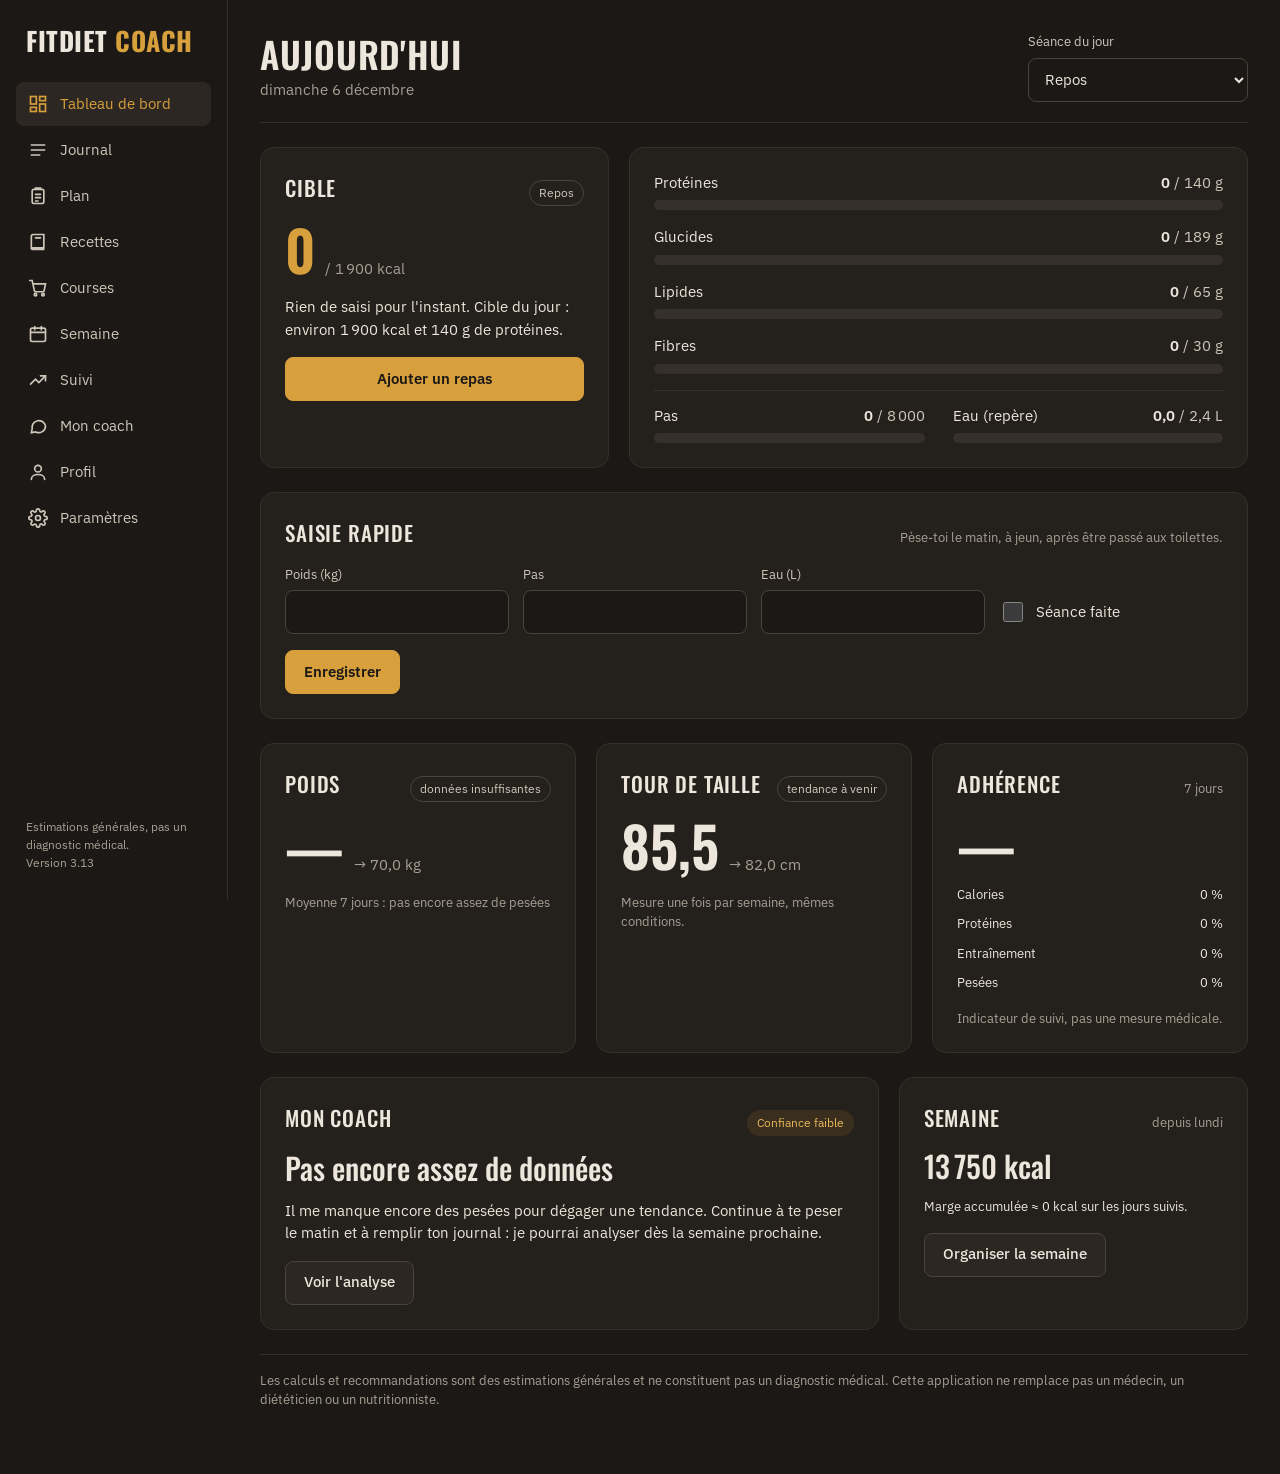
==== commit bf3d719d: "Add files via upload" ====
--- a/index.html
+++ b/index.html
@@ -8,9 +8,9 @@
 <link rel="preconnect" href="https://fonts.googleapis.com">
 <link rel="preconnect" href="https://fonts.gstatic.com" crossorigin>
 <link href="https://fonts.googleapis.com/css2?family=Oswald:wght@500;600;700&family=IBM+Plex+Sans:wght@400;500;600&family=IBM+Plex+Mono:wght@400;500&display=swap" rel="stylesheet">
-<link rel="stylesheet" href="css/style.css?v=3.12">
+<link rel="stylesheet" href="css/style.css?v=3.13">
 </head>
-<body data-version="3.12">
+<body data-version="3.13">
 <div class="app">
   <aside class="sidebar">
     <div class="brand">FitDiet <span>Coach</span></div>
@@ -26,39 +26,39 @@
       <a href="#/profil"><svg viewBox="0 0 24 24" fill="none" stroke="currentColor" stroke-width="2" stroke-linecap="round" aria-hidden="true"><circle cx="12" cy="8" r="4"/><path d="M4 21c0-4 4-6 8-6s8 2 8 6"/></svg>Profil</a>
       <a href="#/parametres"><svg viewBox="0 0 24 24" fill="none" stroke="currentColor" stroke-width="2" stroke-linecap="round" aria-hidden="true"><circle cx="12" cy="12" r="3"/><path d="M19.4 15a1.7 1.7 0 0 0 .3 1.8l.1.1a2 2 0 1 1-2.8 2.8l-.1-.1a1.7 1.7 0 0 0-1.8-.3 1.7 1.7 0 0 0-1 1.5V21a2 2 0 1 1-4 0v-.1a1.7 1.7 0 0 0-1.1-1.5 1.7 1.7 0 0 0-1.8.3l-.1.1a2 2 0 1 1-2.8-2.8l.1-.1a1.7 1.7 0 0 0 .3-1.8 1.7 1.7 0 0 0-1.5-1H3a2 2 0 1 1 0-4h.1a1.7 1.7 0 0 0 1.5-1.1 1.7 1.7 0 0 0-.3-1.8l-.1-.1a2 2 0 1 1 2.8-2.8l.1.1a1.7 1.7 0 0 0 1.8.3H9a1.7 1.7 0 0 0 1-1.5V3a2 2 0 1 1 4 0v.1a1.7 1.7 0 0 0 1 1.5 1.7 1.7 0 0 0 1.8-.3l.1-.1a2 2 0 1 1 2.8 2.8l-.1.1a1.7 1.7 0 0 0-.3 1.8V9a1.7 1.7 0 0 0 1.5 1H21a2 2 0 1 1 0 4h-.1a1.7 1.7 0 0 0-1.5 1z"/></svg>Paramètres</a>
     </nav>
-    <p class="disclaimer">Estimations générales, pas un diagnostic médical.<br>Version 3.12</p>
+    <p class="disclaimer">Estimations générales, pas un diagnostic médical.<br>Version 3.13</p>
   </aside>
   <main class="main" id="view" tabindex="-1"></main>
 </div>
 <div class="toast" id="toast" role="status" aria-live="polite"></div>
 
 <!-- Scripts classiques (pas de modules) : l'app fonctionne en ouvrant index.html directement -->
-<script src="js/utils.js?v=3.12"></script>
-<script src="data/foods.js?v=3.12"></script>
-<script src="data/recipes.js?v=3.12"></script>
-<script src="data/prices.js?v=3.12"></script>
-<script src="data/ciqual.js?v=3.12"></script>
-<script src="data/ciqual-links.js?v=3.12"></script>
-<script src="js/storage.js?v=3.12"></script>
-<script src="js/calculations.js?v=3.12"></script>
-<script src="js/foods.js?v=3.12"></script>
-<script src="js/nutrition.js?v=3.12"></script>
-<script src="js/tracking.js?v=3.12"></script>
-<script src="js/trends.js?v=3.12"></script>
-<script src="js/adherence.js?v=3.12"></script>
-<script src="js/coachEngine.js?v=3.12"></script>
-<script src="js/decisionHistory.js?v=3.12"></script>
-<script src="js/recipes.js?v=3.12"></script>
-<script src="js/recipeArt.js?v=3.12"></script>
-<script src="js/planner.js?v=3.12"></script>
-<script src="js/shopping.js?v=3.12"></script>
-<script src="js/ciqual.js?v=3.12"></script>
-<script src="js/prices.js?v=3.12"></script>
-<script src="js/scanner.js?v=3.12"></script>
-<script src="js/photos.js?v=3.12"></script>
-<script src="js/sync.js?v=3.12"></script>
-<script src="js/charts.js?v=3.12"></script>
-<script src="js/api.js?v=3.12"></script>
-<script src="js/app.js?v=3.12"></script>
+<script src="js/utils.js?v=3.13"></script>
+<script src="data/foods.js?v=3.13"></script>
+<script src="data/recipes.js?v=3.13"></script>
+<script src="data/prices.js?v=3.13"></script>
+<script src="data/ciqual.js?v=3.13"></script>
+<script src="data/ciqual-links.js?v=3.13"></script>
+<script src="js/storage.js?v=3.13"></script>
+<script src="js/calculations.js?v=3.13"></script>
+<script src="js/foods.js?v=3.13"></script>
+<script src="js/nutrition.js?v=3.13"></script>
+<script src="js/tracking.js?v=3.13"></script>
+<script src="js/trends.js?v=3.13"></script>
+<script src="js/adherence.js?v=3.13"></script>
+<script src="js/coachEngine.js?v=3.13"></script>
+<script src="js/decisionHistory.js?v=3.13"></script>
+<script src="js/recipes.js?v=3.13"></script>
+<script src="js/recipeArt.js?v=3.13"></script>
+<script src="js/planner.js?v=3.13"></script>
+<script src="js/shopping.js?v=3.13"></script>
+<script src="js/ciqual.js?v=3.13"></script>
+<script src="js/prices.js?v=3.13"></script>
+<script src="js/scanner.js?v=3.13"></script>
+<script src="js/photos.js?v=3.13"></script>
+<script src="js/sync.js?v=3.13"></script>
+<script src="js/charts.js?v=3.13"></script>
+<script src="js/api.js?v=3.13"></script>
+<script src="js/app.js?v=3.13"></script>
 </body>
 </html>
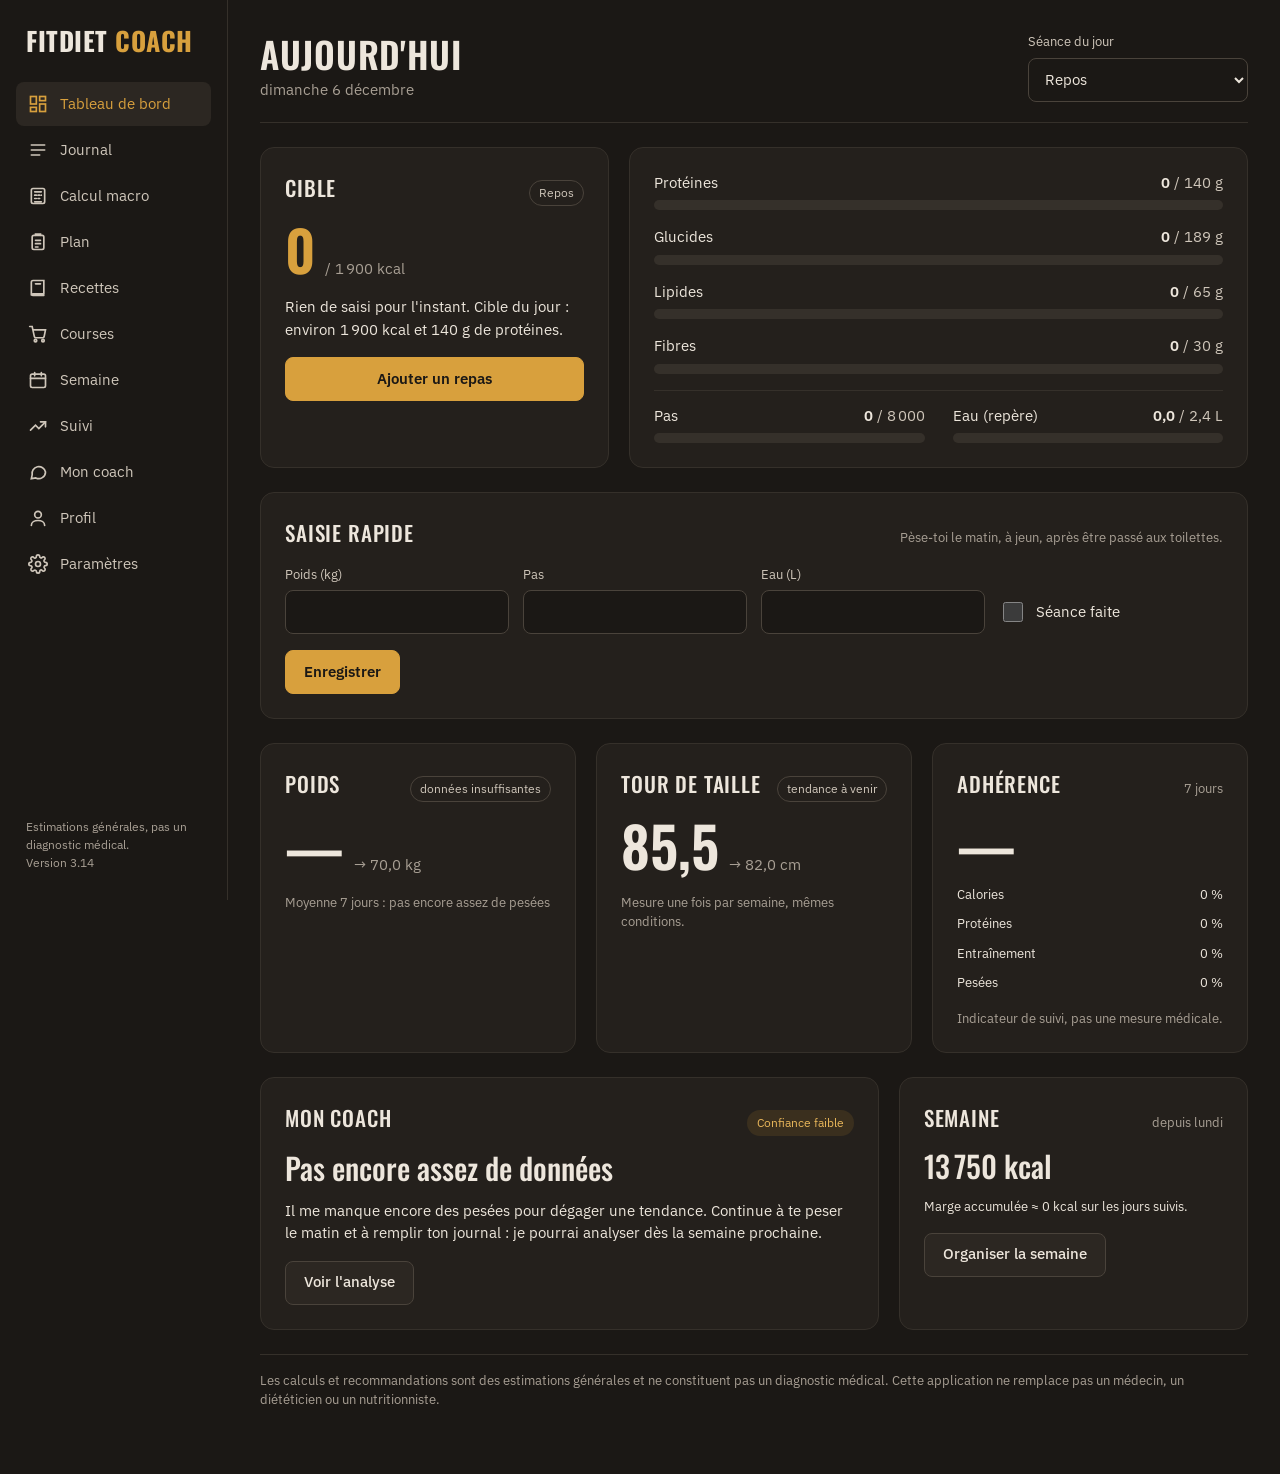
==== commit fdbc796c: "Add files via upload" ====
--- a/index.html
+++ b/index.html
@@ -8,15 +8,16 @@
 <link rel="preconnect" href="https://fonts.googleapis.com">
 <link rel="preconnect" href="https://fonts.gstatic.com" crossorigin>
 <link href="https://fonts.googleapis.com/css2?family=Oswald:wght@500;600;700&family=IBM+Plex+Sans:wght@400;500;600&family=IBM+Plex+Mono:wght@400;500&display=swap" rel="stylesheet">
-<link rel="stylesheet" href="css/style.css?v=3.13">
+<link rel="stylesheet" href="css/style.css?v=3.14">
 </head>
-<body data-version="3.13">
+<body data-version="3.14">
 <div class="app">
   <aside class="sidebar">
     <div class="brand">FitDiet <span>Coach</span></div>
     <nav class="nav" aria-label="Navigation principale">
       <a href="#/tableau"><svg viewBox="0 0 24 24" fill="none" stroke="currentColor" stroke-width="2" stroke-linecap="round" aria-hidden="true"><rect x="3" y="3" width="7" height="9"/><rect x="14" y="3" width="7" height="5"/><rect x="14" y="12" width="7" height="9"/><rect x="3" y="16" width="7" height="5"/></svg>Tableau de bord</a>
       <a href="#/journal"><svg viewBox="0 0 24 24" fill="none" stroke="currentColor" stroke-width="2" stroke-linecap="round" aria-hidden="true"><path d="M4 6h16M4 12h16M4 18h10"/></svg>Journal</a>
+      <a href="#/macros"><svg viewBox="0 0 24 24" fill="none" stroke="currentColor" stroke-width="2" stroke-linecap="round" aria-hidden="true"><rect x="4" y="3" width="16" height="18" rx="2"/><path d="M8 7h8M8 11h2M12 11h2M16 11h0M8 15h2M12 15h2M8 19h8"/></svg>Calcul macro</a>
       <a href="#/plan"><svg viewBox="0 0 24 24" fill="none" stroke="currentColor" stroke-width="2" stroke-linecap="round" aria-hidden="true"><rect x="5" y="4" width="14" height="17" rx="2"/><path d="M9 4V2.5h6V4M9 10h6M9 14h6M9 18h3"/></svg>Plan</a>
       <a href="#/recettes"><svg viewBox="0 0 24 24" fill="none" stroke="currentColor" stroke-width="2" stroke-linecap="round" aria-hidden="true"><path d="M4 19V5a2 2 0 0 1 2-2h13v16H6a2 2 0 0 0-2 2zM4 19a2 2 0 0 0 2 2h13"/><path d="M9 7h6"/></svg>Recettes</a>
       <a href="#/courses"><svg viewBox="0 0 24 24" fill="none" stroke="currentColor" stroke-width="2" stroke-linecap="round" aria-hidden="true"><circle cx="9" cy="20" r="1.5"/><circle cx="18" cy="20" r="1.5"/><path d="M2 3h3l2.7 12.4a1.5 1.5 0 0 0 1.5 1.1h8.6a1.5 1.5 0 0 0 1.5-1.1L21 7H6"/></svg>Courses</a>
@@ -26,39 +27,39 @@
       <a href="#/profil"><svg viewBox="0 0 24 24" fill="none" stroke="currentColor" stroke-width="2" stroke-linecap="round" aria-hidden="true"><circle cx="12" cy="8" r="4"/><path d="M4 21c0-4 4-6 8-6s8 2 8 6"/></svg>Profil</a>
       <a href="#/parametres"><svg viewBox="0 0 24 24" fill="none" stroke="currentColor" stroke-width="2" stroke-linecap="round" aria-hidden="true"><circle cx="12" cy="12" r="3"/><path d="M19.4 15a1.7 1.7 0 0 0 .3 1.8l.1.1a2 2 0 1 1-2.8 2.8l-.1-.1a1.7 1.7 0 0 0-1.8-.3 1.7 1.7 0 0 0-1 1.5V21a2 2 0 1 1-4 0v-.1a1.7 1.7 0 0 0-1.1-1.5 1.7 1.7 0 0 0-1.8.3l-.1.1a2 2 0 1 1-2.8-2.8l.1-.1a1.7 1.7 0 0 0 .3-1.8 1.7 1.7 0 0 0-1.5-1H3a2 2 0 1 1 0-4h.1a1.7 1.7 0 0 0 1.5-1.1 1.7 1.7 0 0 0-.3-1.8l-.1-.1a2 2 0 1 1 2.8-2.8l.1.1a1.7 1.7 0 0 0 1.8.3H9a1.7 1.7 0 0 0 1-1.5V3a2 2 0 1 1 4 0v.1a1.7 1.7 0 0 0 1 1.5 1.7 1.7 0 0 0 1.8-.3l.1-.1a2 2 0 1 1 2.8 2.8l-.1.1a1.7 1.7 0 0 0-.3 1.8V9a1.7 1.7 0 0 0 1.5 1H21a2 2 0 1 1 0 4h-.1a1.7 1.7 0 0 0-1.5 1z"/></svg>Paramètres</a>
     </nav>
-    <p class="disclaimer">Estimations générales, pas un diagnostic médical.<br>Version 3.13</p>
+    <p class="disclaimer">Estimations générales, pas un diagnostic médical.<br>Version 3.14</p>
   </aside>
   <main class="main" id="view" tabindex="-1"></main>
 </div>
 <div class="toast" id="toast" role="status" aria-live="polite"></div>
 
 <!-- Scripts classiques (pas de modules) : l'app fonctionne en ouvrant index.html directement -->
-<script src="js/utils.js?v=3.13"></script>
-<script src="data/foods.js?v=3.13"></script>
-<script src="data/recipes.js?v=3.13"></script>
-<script src="data/prices.js?v=3.13"></script>
-<script src="data/ciqual.js?v=3.13"></script>
-<script src="data/ciqual-links.js?v=3.13"></script>
-<script src="js/storage.js?v=3.13"></script>
-<script src="js/calculations.js?v=3.13"></script>
-<script src="js/foods.js?v=3.13"></script>
-<script src="js/nutrition.js?v=3.13"></script>
-<script src="js/tracking.js?v=3.13"></script>
-<script src="js/trends.js?v=3.13"></script>
-<script src="js/adherence.js?v=3.13"></script>
-<script src="js/coachEngine.js?v=3.13"></script>
-<script src="js/decisionHistory.js?v=3.13"></script>
-<script src="js/recipes.js?v=3.13"></script>
-<script src="js/recipeArt.js?v=3.13"></script>
-<script src="js/planner.js?v=3.13"></script>
-<script src="js/shopping.js?v=3.13"></script>
-<script src="js/ciqual.js?v=3.13"></script>
-<script src="js/prices.js?v=3.13"></script>
-<script src="js/scanner.js?v=3.13"></script>
-<script src="js/photos.js?v=3.13"></script>
-<script src="js/sync.js?v=3.13"></script>
-<script src="js/charts.js?v=3.13"></script>
-<script src="js/api.js?v=3.13"></script>
-<script src="js/app.js?v=3.13"></script>
+<script src="js/utils.js?v=3.14"></script>
+<script src="data/foods.js?v=3.14"></script>
+<script src="data/recipes.js?v=3.14"></script>
+<script src="data/prices.js?v=3.14"></script>
+<script src="data/ciqual.js?v=3.14"></script>
+<script src="data/ciqual-links.js?v=3.14"></script>
+<script src="js/storage.js?v=3.14"></script>
+<script src="js/calculations.js?v=3.14"></script>
+<script src="js/foods.js?v=3.14"></script>
+<script src="js/nutrition.js?v=3.14"></script>
+<script src="js/tracking.js?v=3.14"></script>
+<script src="js/trends.js?v=3.14"></script>
+<script src="js/adherence.js?v=3.14"></script>
+<script src="js/coachEngine.js?v=3.14"></script>
+<script src="js/decisionHistory.js?v=3.14"></script>
+<script src="js/recipes.js?v=3.14"></script>
+<script src="js/recipeArt.js?v=3.14"></script>
+<script src="js/planner.js?v=3.14"></script>
+<script src="js/shopping.js?v=3.14"></script>
+<script src="js/ciqual.js?v=3.14"></script>
+<script src="js/prices.js?v=3.14"></script>
+<script src="js/scanner.js?v=3.14"></script>
+<script src="js/photos.js?v=3.14"></script>
+<script src="js/sync.js?v=3.14"></script>
+<script src="js/charts.js?v=3.14"></script>
+<script src="js/api.js?v=3.14"></script>
+<script src="js/app.js?v=3.14"></script>
 </body>
 </html>
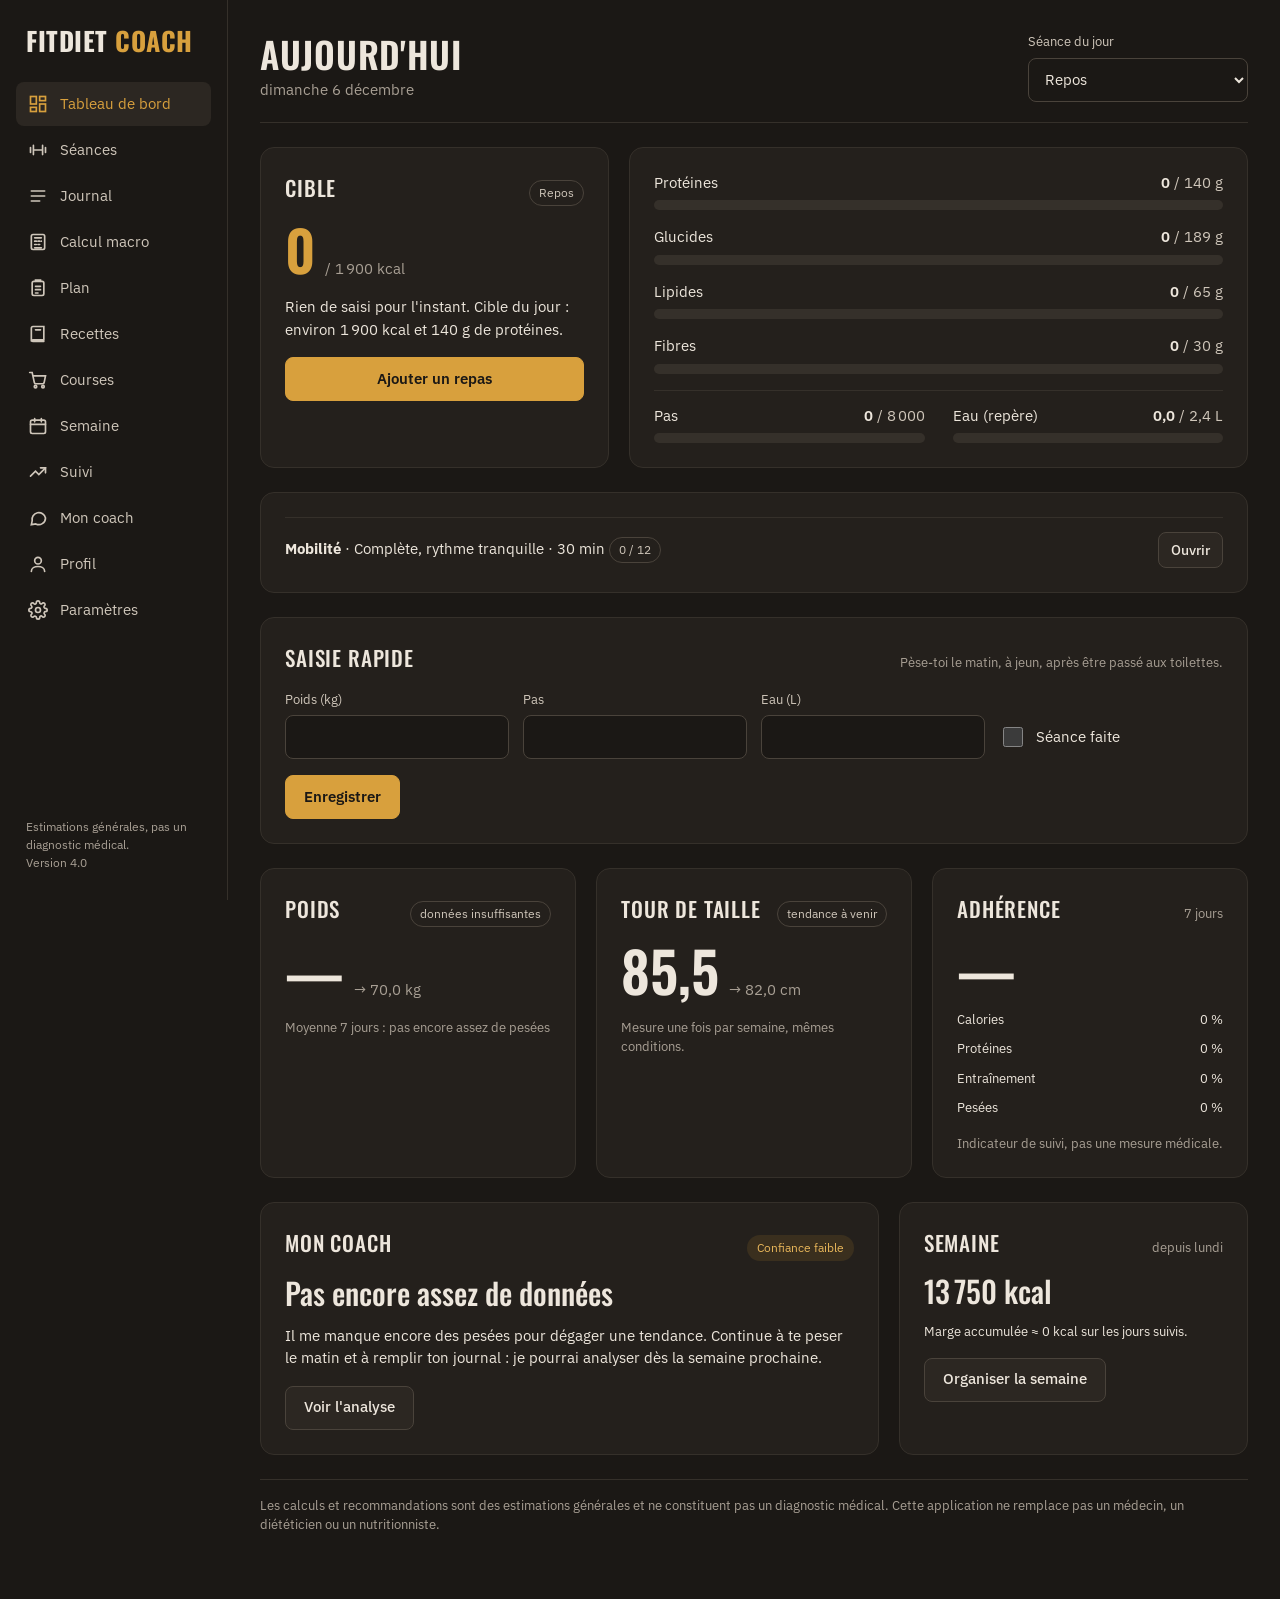
==== commit 01cd936d: "Add files via upload" ====
--- a/index.html
+++ b/index.html
@@ -8,14 +8,15 @@
 <link rel="preconnect" href="https://fonts.googleapis.com">
 <link rel="preconnect" href="https://fonts.gstatic.com" crossorigin>
 <link href="https://fonts.googleapis.com/css2?family=Oswald:wght@500;600;700&family=IBM+Plex+Sans:wght@400;500;600&family=IBM+Plex+Mono:wght@400;500&display=swap" rel="stylesheet">
-<link rel="stylesheet" href="css/style.css?v=3.14">
+<link rel="stylesheet" href="css/style.css?v=4.0">
 </head>
-<body data-version="3.14">
+<body data-version="4.0">
 <div class="app">
   <aside class="sidebar">
     <div class="brand">FitDiet <span>Coach</span></div>
     <nav class="nav" aria-label="Navigation principale">
       <a href="#/tableau"><svg viewBox="0 0 24 24" fill="none" stroke="currentColor" stroke-width="2" stroke-linecap="round" aria-hidden="true"><rect x="3" y="3" width="7" height="9"/><rect x="14" y="3" width="7" height="5"/><rect x="14" y="12" width="7" height="9"/><rect x="3" y="16" width="7" height="5"/></svg>Tableau de bord</a>
+      <a href="#/seances"><svg viewBox="0 0 24 24" fill="none" stroke="currentColor" stroke-width="2" stroke-linecap="round" aria-hidden="true"><path d="M6.5 6.5v11M17.5 6.5v11M3 9v6M21 9v6M6.5 12h11"/></svg>Séances</a>
       <a href="#/journal"><svg viewBox="0 0 24 24" fill="none" stroke="currentColor" stroke-width="2" stroke-linecap="round" aria-hidden="true"><path d="M4 6h16M4 12h16M4 18h10"/></svg>Journal</a>
       <a href="#/macros"><svg viewBox="0 0 24 24" fill="none" stroke="currentColor" stroke-width="2" stroke-linecap="round" aria-hidden="true"><rect x="4" y="3" width="16" height="18" rx="2"/><path d="M8 7h8M8 11h2M12 11h2M16 11h0M8 15h2M12 15h2M8 19h8"/></svg>Calcul macro</a>
       <a href="#/plan"><svg viewBox="0 0 24 24" fill="none" stroke="currentColor" stroke-width="2" stroke-linecap="round" aria-hidden="true"><rect x="5" y="4" width="14" height="17" rx="2"/><path d="M9 4V2.5h6V4M9 10h6M9 14h6M9 18h3"/></svg>Plan</a>
@@ -27,39 +28,44 @@
       <a href="#/profil"><svg viewBox="0 0 24 24" fill="none" stroke="currentColor" stroke-width="2" stroke-linecap="round" aria-hidden="true"><circle cx="12" cy="8" r="4"/><path d="M4 21c0-4 4-6 8-6s8 2 8 6"/></svg>Profil</a>
       <a href="#/parametres"><svg viewBox="0 0 24 24" fill="none" stroke="currentColor" stroke-width="2" stroke-linecap="round" aria-hidden="true"><circle cx="12" cy="12" r="3"/><path d="M19.4 15a1.7 1.7 0 0 0 .3 1.8l.1.1a2 2 0 1 1-2.8 2.8l-.1-.1a1.7 1.7 0 0 0-1.8-.3 1.7 1.7 0 0 0-1 1.5V21a2 2 0 1 1-4 0v-.1a1.7 1.7 0 0 0-1.1-1.5 1.7 1.7 0 0 0-1.8.3l-.1.1a2 2 0 1 1-2.8-2.8l.1-.1a1.7 1.7 0 0 0 .3-1.8 1.7 1.7 0 0 0-1.5-1H3a2 2 0 1 1 0-4h.1a1.7 1.7 0 0 0 1.5-1.1 1.7 1.7 0 0 0-.3-1.8l-.1-.1a2 2 0 1 1 2.8-2.8l.1.1a1.7 1.7 0 0 0 1.8.3H9a1.7 1.7 0 0 0 1-1.5V3a2 2 0 1 1 4 0v.1a1.7 1.7 0 0 0 1 1.5 1.7 1.7 0 0 0 1.8-.3l.1-.1a2 2 0 1 1 2.8 2.8l-.1.1a1.7 1.7 0 0 0-.3 1.8V9a1.7 1.7 0 0 0 1.5 1H21a2 2 0 1 1 0 4h-.1a1.7 1.7 0 0 0-1.5 1z"/></svg>Paramètres</a>
     </nav>
-    <p class="disclaimer">Estimations générales, pas un diagnostic médical.<br>Version 3.14</p>
+    <p class="disclaimer">Estimations générales, pas un diagnostic médical.<br>Version 4.0</p>
   </aside>
   <main class="main" id="view" tabindex="-1"></main>
 </div>
 <div class="toast" id="toast" role="status" aria-live="polite"></div>
 
 <!-- Scripts classiques (pas de modules) : l'app fonctionne en ouvrant index.html directement -->
-<script src="js/utils.js?v=3.14"></script>
-<script src="data/foods.js?v=3.14"></script>
-<script src="data/recipes.js?v=3.14"></script>
-<script src="data/prices.js?v=3.14"></script>
-<script src="data/ciqual.js?v=3.14"></script>
-<script src="data/ciqual-links.js?v=3.14"></script>
-<script src="js/storage.js?v=3.14"></script>
-<script src="js/calculations.js?v=3.14"></script>
-<script src="js/foods.js?v=3.14"></script>
-<script src="js/nutrition.js?v=3.14"></script>
-<script src="js/tracking.js?v=3.14"></script>
-<script src="js/trends.js?v=3.14"></script>
-<script src="js/adherence.js?v=3.14"></script>
-<script src="js/coachEngine.js?v=3.14"></script>
-<script src="js/decisionHistory.js?v=3.14"></script>
-<script src="js/recipes.js?v=3.14"></script>
-<script src="js/recipeArt.js?v=3.14"></script>
-<script src="js/planner.js?v=3.14"></script>
-<script src="js/shopping.js?v=3.14"></script>
-<script src="js/ciqual.js?v=3.14"></script>
-<script src="js/prices.js?v=3.14"></script>
-<script src="js/scanner.js?v=3.14"></script>
-<script src="js/photos.js?v=3.14"></script>
-<script src="js/sync.js?v=3.14"></script>
-<script src="js/charts.js?v=3.14"></script>
-<script src="js/api.js?v=3.14"></script>
-<script src="js/app.js?v=3.14"></script>
+<script src="js/utils.js?v=4.0"></script>
+<script src="data/foods.js?v=4.0"></script>
+<script src="data/recipes.js?v=4.0"></script>
+<script src="data/prices.js?v=4.0"></script>
+<script src="data/ciqual.js?v=4.0"></script>
+<script src="data/ciqual-links.js?v=4.0"></script>
+<script src="js/storage.js?v=4.0"></script>
+<script src="js/calculations.js?v=4.0"></script>
+<script src="js/foods.js?v=4.0"></script>
+<script src="js/nutrition.js?v=4.0"></script>
+<script src="js/tracking.js?v=4.0"></script>
+<script src="js/trends.js?v=4.0"></script>
+<script src="js/adherence.js?v=4.0"></script>
+<script src="js/coachEngine.js?v=4.0"></script>
+<script src="js/decisionHistory.js?v=4.0"></script>
+<script src="js/recipes.js?v=4.0"></script>
+<script src="js/recipeArt.js?v=4.0"></script>
+<script src="js/planner.js?v=4.0"></script>
+<script src="js/shopping.js?v=4.0"></script>
+<script src="js/ciqual.js?v=4.0"></script>
+<script src="js/prices.js?v=4.0"></script>
+<script src="js/scanner.js?v=4.0"></script>
+<script src="js/photos.js?v=4.0"></script>
+<script src="js/sync.js?v=4.0"></script>
+<script src="js/charts.js?v=4.0"></script>
+<script src="js/api.js?v=4.0"></script>
+<script src="data/exercises.js?v=4.0"></script>
+<script src="data/mobility.js?v=4.0"></script>
+<script src="js/training.js?v=4.0"></script>
+<script src="js/mobility.js?v=4.0"></script>
+<script src="js/trainingView.js?v=4.0"></script>
+<script src="js/app.js?v=4.0"></script>
 </body>
 </html>
--- a/css/style.css
+++ b/css/style.css
@@ -292,3 +292,74 @@
 .fav-btn { background: transparent; border: 0; cursor: pointer; font-size: 22px; line-height: 1; color: var(--muted); min-width: 36px; min-height: 36px; padding: 0; }
 .fav-btn[aria-pressed="true"] { color: var(--accent); }
 .fav-btn:hover { color: var(--accent); }
+
+/* ---------- Séances (v4.0) ---------- */
+.tr-anim { position: relative; width: 220px; aspect-ratio: 3 / 2; flex-shrink: 0; border-radius: var(--radius-sm); overflow: hidden; background: #fff; border: 1px solid var(--line); }
+.tr-anim img { position: absolute; inset: 0; width: 100%; height: 100%; object-fit: cover; }
+.tr-anim .tr-f2 { animation: tr-move 2.4s ease-in-out infinite; }
+.tr-anim.sm { width: 100%; }
+.tr-anim.tr-noimg, .tr-thumb.tr-noimg { display: grid; place-items: center; background: var(--surface-2); color: var(--muted); }
+.tr-anim.tr-noimg svg { width: 44px; height: 44px; }
+@keyframes tr-move { 0%, 38% { opacity: 0; } 50%, 88% { opacity: 1; } 100% { opacity: 0; } }
+@media (prefers-reduced-motion: reduce) { .tr-anim .tr-f2 { opacity: 0; } }
+.tr-ex-top { display: flex; gap: 18px; align-items: flex-start; }
+@media (max-width: 640px) { .tr-ex-top { flex-direction: column; } .tr-anim:not(.sm) { width: 100%; } }
+.tr-note { padding: 6px 10px; border-left: 3px solid var(--accent); background: var(--surface-2); border-radius: 0 var(--radius-sm) var(--radius-sm) 0; }
+.tr-sets th, .tr-sets td { padding: 6px 8px; text-align: left; }
+.tr-sets td:first-child, .tr-sets th:first-child { width: 48px; }
+.tr-sets .tr-in { width: 100%; max-width: 110px; min-height: 44px; text-align: center; font-family: var(--font-mono); font-size: 16px; }
+.tr-sets .tr-in::placeholder { color: var(--muted); opacity: .8; }
+.tr-cues summary { cursor: pointer; min-height: 36px; display: inline-flex; align-items: center; color: var(--accent-2); }
+.tr-cues ul { margin: 6px 0 0; padding-left: 18px; }
+.tr-week { display: grid; grid-template-columns: repeat(7, minmax(0, 1fr)); gap: 10px; }
+@media (max-width: 760px) { .tr-week { grid-template-columns: repeat(2, minmax(0, 1fr)); } }
+.tr-mini { display: flex; flex-direction: column; gap: 6px; }
+.tr-mini-row { display: grid; grid-template-columns: 56px minmax(0, 1fr) auto; gap: 10px; align-items: center; }
+.tr-thumb { width: 56px; height: 38px; object-fit: cover; border-radius: 6px; background: #fff; display: block; }
+.tr-edit-row { display: flex; gap: 12px; align-items: flex-start; padding: 14px 0; border-top: 1px solid var(--line); }
+.tr-edit-row .tr-thumb { width: 72px; height: 48px; }
+.tr-edit-grid { display: grid; grid-template-columns: 2fr 1.6fr 1fr 1fr; gap: 10px; }
+@media (max-width: 760px) { .tr-edit-grid { grid-template-columns: 1fr 1fr; } }
+.tr-grid { display: grid; grid-template-columns: repeat(auto-fill, minmax(160px, 1fr)); gap: 8px; }
+.tr-pick { display: flex; align-items: center; gap: 8px; padding: 6px; border: 1px solid var(--line); border-radius: var(--radius-sm); background: var(--surface-2); color: var(--text); cursor: pointer; text-align: left; font-size: 13px; min-height: 52px; }
+.tr-pick:hover { border-color: var(--accent); }
+.tr-lib { display: grid; grid-template-columns: repeat(auto-fill, minmax(200px, 1fr)); gap: 14px; }
+.tr-lib-card { display: flex; flex-direction: column; gap: 6px; padding: 10px; border: 1px solid var(--line); border-radius: var(--radius); background: var(--surface); color: var(--text); cursor: pointer; text-align: left; }
+.tr-lib-card:hover { border-color: var(--accent); }
+.tr-duo { display: grid; grid-template-columns: 1fr 1fr; gap: 12px; }
+.tr-duo figure { margin: 0; display: flex; flex-direction: column; gap: 4px; }
+.tr-duo img { width: 100%; border-radius: var(--radius-sm); background: #fff; }
+.tr-timer { position: fixed; left: 50%; transform: translateX(-50%); bottom: 20px; z-index: 40; display: flex; align-items: center; gap: 12px; padding: 10px 14px; border-radius: 999px; background: var(--surface-2); border: 1px solid var(--accent); box-shadow: 0 8px 24px rgba(0,0,0,.35); }
+.tr-timer .tr-timer-time { font-family: var(--font-display); font-size: 26px; color: var(--accent); min-width: 64px; text-align: center; }
+.tr-timer.done { border-color: var(--ok); }
+.tr-timer.done .tr-timer-time { color: var(--ok); }
+@media (max-width: 860px) { .tr-timer { bottom: calc(84px + env(safe-area-inset-bottom, 0px)); width: calc(100% - 24px); justify-content: space-between; } }
+.menu-grid { display: grid; grid-template-columns: repeat(auto-fill, minmax(240px, 1fr)); gap: 12px; }
+.menu-card { display: flex; flex-direction: column; gap: 8px; padding: 14px; border: 1px solid var(--line); border-radius: var(--radius-sm); background: var(--surface-2); }
+.menu-items { margin: 0; padding-left: 0; list-style: none; display: flex; flex-direction: column; gap: 3px; }
+label.inline { flex-direction: row; align-items: center; }
+.chip.tr-alt { display: inline-flex; align-items: center; gap: 4px; padding-right: 4px; cursor: default; }
+.chip.tr-alt .btn { min-height: 28px; padding: 0 8px; border: 0; }
+.tr-timer-label { max-width: 150px; overflow: hidden; text-overflow: ellipsis; white-space: nowrap; }
+/* ---------- Mobilité ---------- */
+.mob-sub { font-size: 15px; text-transform: uppercase; letter-spacing: .05em; color: var(--accent-2); margin-top: 6px; }
+.mob-item { display: flex; gap: 16px; align-items: flex-start; padding: 14px; border: 1px solid var(--line); border-radius: var(--radius); background: var(--surface); }
+.mob-item > img { width: 220px; flex-shrink: 0; border-radius: var(--radius-sm); background: #F7F5F1; }
+.mob-item.done { opacity: .6; }
+.mob-item.done h3 { text-decoration: line-through; text-decoration-color: var(--ok); }
+.mob-n { display: inline-grid; place-items: center; width: 26px; height: 26px; border-radius: 50%; background: var(--accent-2); color: var(--accent-ink); font-size: 13px; font-weight: 600; flex-shrink: 0; }
+.mob-dose { font-family: var(--font-mono); color: var(--accent); font-size: 14px; }
+.mob-item details summary { cursor: pointer; color: var(--accent-2); }
+.mob-item details p { margin-top: 6px; }
+@media (max-width: 640px) { .mob-item { flex-direction: column; } .mob-item > img { width: 100%; } }
+/* ---------- Mobilité ---------- */
+.mob-sub { font-size: 15px; text-transform: uppercase; letter-spacing: .05em; color: var(--accent-2); margin-top: 6px; }
+.mob-item { display: flex; gap: 16px; align-items: flex-start; padding: 14px; border: 1px solid var(--line); border-radius: var(--radius); background: var(--surface); }
+.mob-item > img { width: 220px; flex-shrink: 0; border-radius: var(--radius-sm); background: #F7F5F1; }
+.mob-item.done { opacity: .6; }
+.mob-item.done h3 { text-decoration: line-through; text-decoration-color: var(--ok); }
+.mob-n { display: inline-grid; place-items: center; width: 26px; height: 26px; border-radius: 50%; background: var(--accent-2); color: var(--accent-ink); font-size: 13px; font-weight: 600; flex-shrink: 0; }
+.mob-dose { font-family: var(--font-mono); color: var(--accent); font-size: 14px; }
+.mob-item details summary { cursor: pointer; color: var(--accent-2); }
+.mob-item details p { margin-top: 6px; }
+@media (max-width: 640px) { .mob-item { flex-direction: column; } .mob-item > img { width: 100%; } }
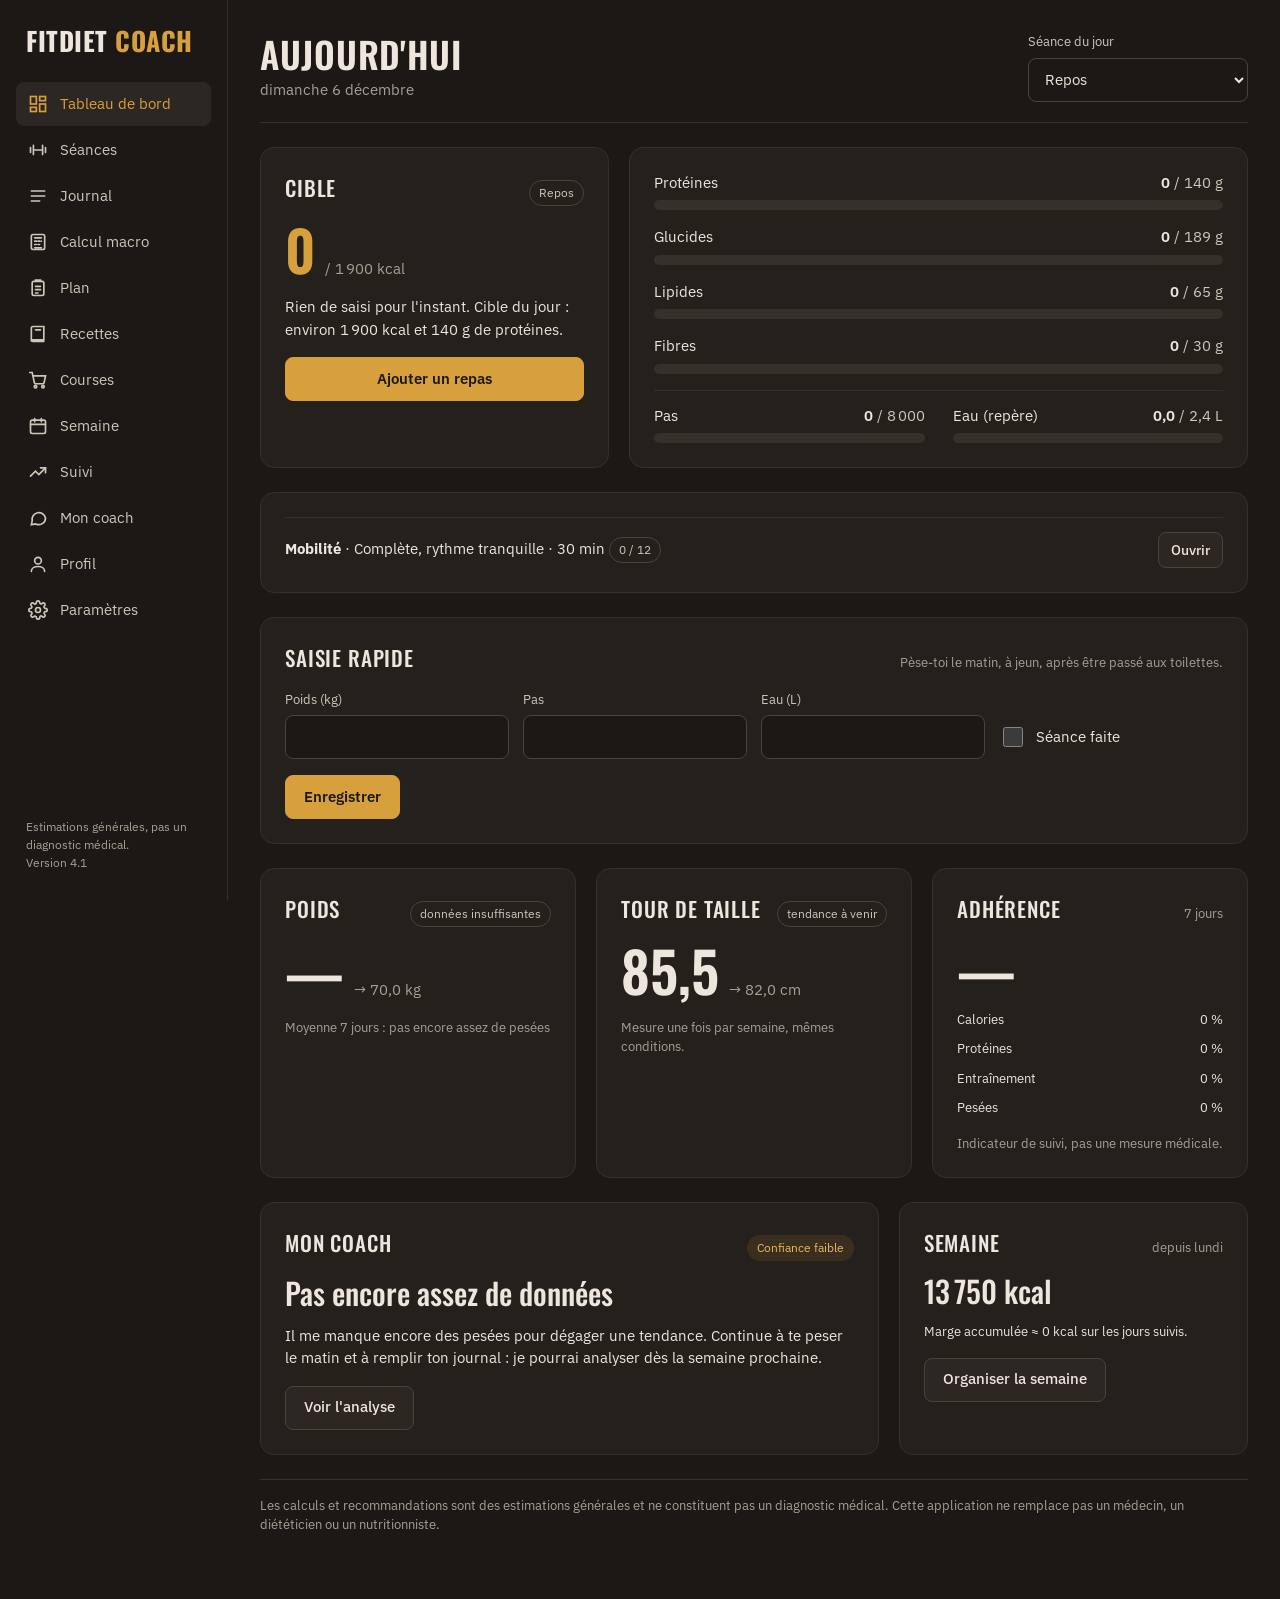
==== commit 95311630: "Add files via upload" ====
--- a/index.html
+++ b/index.html
@@ -8,9 +8,9 @@
 <link rel="preconnect" href="https://fonts.googleapis.com">
 <link rel="preconnect" href="https://fonts.gstatic.com" crossorigin>
 <link href="https://fonts.googleapis.com/css2?family=Oswald:wght@500;600;700&family=IBM+Plex+Sans:wght@400;500;600&family=IBM+Plex+Mono:wght@400;500&display=swap" rel="stylesheet">
-<link rel="stylesheet" href="css/style.css?v=4.0">
+<link rel="stylesheet" href="css/style.css?v=4.1">
 </head>
-<body data-version="4.0">
+<body data-version="4.1">
 <div class="app">
   <aside class="sidebar">
     <div class="brand">FitDiet <span>Coach</span></div>
@@ -28,44 +28,44 @@
       <a href="#/profil"><svg viewBox="0 0 24 24" fill="none" stroke="currentColor" stroke-width="2" stroke-linecap="round" aria-hidden="true"><circle cx="12" cy="8" r="4"/><path d="M4 21c0-4 4-6 8-6s8 2 8 6"/></svg>Profil</a>
       <a href="#/parametres"><svg viewBox="0 0 24 24" fill="none" stroke="currentColor" stroke-width="2" stroke-linecap="round" aria-hidden="true"><circle cx="12" cy="12" r="3"/><path d="M19.4 15a1.7 1.7 0 0 0 .3 1.8l.1.1a2 2 0 1 1-2.8 2.8l-.1-.1a1.7 1.7 0 0 0-1.8-.3 1.7 1.7 0 0 0-1 1.5V21a2 2 0 1 1-4 0v-.1a1.7 1.7 0 0 0-1.1-1.5 1.7 1.7 0 0 0-1.8.3l-.1.1a2 2 0 1 1-2.8-2.8l.1-.1a1.7 1.7 0 0 0 .3-1.8 1.7 1.7 0 0 0-1.5-1H3a2 2 0 1 1 0-4h.1a1.7 1.7 0 0 0 1.5-1.1 1.7 1.7 0 0 0-.3-1.8l-.1-.1a2 2 0 1 1 2.8-2.8l.1.1a1.7 1.7 0 0 0 1.8.3H9a1.7 1.7 0 0 0 1-1.5V3a2 2 0 1 1 4 0v.1a1.7 1.7 0 0 0 1 1.5 1.7 1.7 0 0 0 1.8-.3l.1-.1a2 2 0 1 1 2.8 2.8l-.1.1a1.7 1.7 0 0 0-.3 1.8V9a1.7 1.7 0 0 0 1.5 1H21a2 2 0 1 1 0 4h-.1a1.7 1.7 0 0 0-1.5 1z"/></svg>Paramètres</a>
     </nav>
-    <p class="disclaimer">Estimations générales, pas un diagnostic médical.<br>Version 4.0</p>
+    <p class="disclaimer">Estimations générales, pas un diagnostic médical.<br>Version 4.1</p>
   </aside>
   <main class="main" id="view" tabindex="-1"></main>
 </div>
 <div class="toast" id="toast" role="status" aria-live="polite"></div>
 
 <!-- Scripts classiques (pas de modules) : l'app fonctionne en ouvrant index.html directement -->
-<script src="js/utils.js?v=4.0"></script>
-<script src="data/foods.js?v=4.0"></script>
-<script src="data/recipes.js?v=4.0"></script>
-<script src="data/prices.js?v=4.0"></script>
-<script src="data/ciqual.js?v=4.0"></script>
-<script src="data/ciqual-links.js?v=4.0"></script>
-<script src="js/storage.js?v=4.0"></script>
-<script src="js/calculations.js?v=4.0"></script>
-<script src="js/foods.js?v=4.0"></script>
-<script src="js/nutrition.js?v=4.0"></script>
-<script src="js/tracking.js?v=4.0"></script>
-<script src="js/trends.js?v=4.0"></script>
-<script src="js/adherence.js?v=4.0"></script>
-<script src="js/coachEngine.js?v=4.0"></script>
-<script src="js/decisionHistory.js?v=4.0"></script>
-<script src="js/recipes.js?v=4.0"></script>
-<script src="js/recipeArt.js?v=4.0"></script>
-<script src="js/planner.js?v=4.0"></script>
-<script src="js/shopping.js?v=4.0"></script>
-<script src="js/ciqual.js?v=4.0"></script>
-<script src="js/prices.js?v=4.0"></script>
-<script src="js/scanner.js?v=4.0"></script>
-<script src="js/photos.js?v=4.0"></script>
-<script src="js/sync.js?v=4.0"></script>
-<script src="js/charts.js?v=4.0"></script>
-<script src="js/api.js?v=4.0"></script>
-<script src="data/exercises.js?v=4.0"></script>
-<script src="data/mobility.js?v=4.0"></script>
-<script src="js/training.js?v=4.0"></script>
-<script src="js/mobility.js?v=4.0"></script>
-<script src="js/trainingView.js?v=4.0"></script>
-<script src="js/app.js?v=4.0"></script>
+<script src="js/utils.js?v=4.1"></script>
+<script src="data/foods.js?v=4.1"></script>
+<script src="data/recipes.js?v=4.1"></script>
+<script src="data/prices.js?v=4.1"></script>
+<script src="data/ciqual.js?v=4.1"></script>
+<script src="data/ciqual-links.js?v=4.1"></script>
+<script src="js/storage.js?v=4.1"></script>
+<script src="js/calculations.js?v=4.1"></script>
+<script src="js/foods.js?v=4.1"></script>
+<script src="js/nutrition.js?v=4.1"></script>
+<script src="js/tracking.js?v=4.1"></script>
+<script src="js/trends.js?v=4.1"></script>
+<script src="js/adherence.js?v=4.1"></script>
+<script src="js/coachEngine.js?v=4.1"></script>
+<script src="js/decisionHistory.js?v=4.1"></script>
+<script src="js/recipes.js?v=4.1"></script>
+<script src="js/recipeArt.js?v=4.1"></script>
+<script src="js/planner.js?v=4.1"></script>
+<script src="js/shopping.js?v=4.1"></script>
+<script src="js/ciqual.js?v=4.1"></script>
+<script src="js/prices.js?v=4.1"></script>
+<script src="js/scanner.js?v=4.1"></script>
+<script src="js/photos.js?v=4.1"></script>
+<script src="js/sync.js?v=4.1"></script>
+<script src="js/charts.js?v=4.1"></script>
+<script src="js/api.js?v=4.1"></script>
+<script src="data/exercises.js?v=4.1"></script>
+<script src="data/mobility.js?v=4.1"></script>
+<script src="js/training.js?v=4.1"></script>
+<script src="js/mobility.js?v=4.1"></script>
+<script src="js/trainingView.js?v=4.1"></script>
+<script src="js/app.js?v=4.1"></script>
 </body>
 </html>
--- a/css/style.css
+++ b/css/style.css
@@ -363,3 +363,17 @@
 .mob-item details summary { cursor: pointer; color: var(--accent-2); }
 .mob-item details p { margin-top: 6px; }
 @media (max-width: 640px) { .mob-item { flex-direction: column; } .mob-item > img { width: 100%; } }
+/* ---------- Cardio ---------- */
+.cd-block { display: flex; flex-direction: column; gap: 4px; padding: 10px 12px; border-left: 3px solid var(--accent-2); background: var(--surface-2); border-radius: 0 var(--radius-sm) var(--radius-sm) 0; }
+.cd-block.frac { border-left-color: var(--accent); }
+.cd-grid { display: grid; grid-template-columns: repeat(5, minmax(0, 1fr)); gap: 10px; }
+@media (max-width: 760px) { .cd-grid { grid-template-columns: repeat(2, minmax(0, 1fr)); } }
+.cd-ico { display: grid; place-items: center; font-size: 20px; color: var(--accent-2); }
+.tr-run { position: fixed; left: 50%; transform: translateX(-50%); bottom: 20px; z-index: 45; width: min(440px, calc(100% - 24px)); display: flex; flex-direction: column; gap: 8px; padding: 16px 18px; border-radius: var(--radius); background: var(--surface-2); border: 2px solid var(--accent); box-shadow: 0 10px 30px rgba(0,0,0,.45); text-align: center; }
+.tr-run.rest { border-color: var(--accent-2); }
+.tr-run.easy { border-color: var(--line-strong); }
+.tr-run-top { display: flex; justify-content: space-between; }
+.tr-run-label { font-family: var(--font-display); font-size: 24px; text-transform: uppercase; letter-spacing: .03em; }
+.tr-run-time { font-family: var(--font-display); font-size: 64px; line-height: 1; color: var(--accent); }
+.tr-run.rest .tr-run-time { color: var(--accent-2); }
+@media (max-width: 860px) { .tr-run { bottom: calc(84px + env(safe-area-inset-bottom, 0px)); } }
